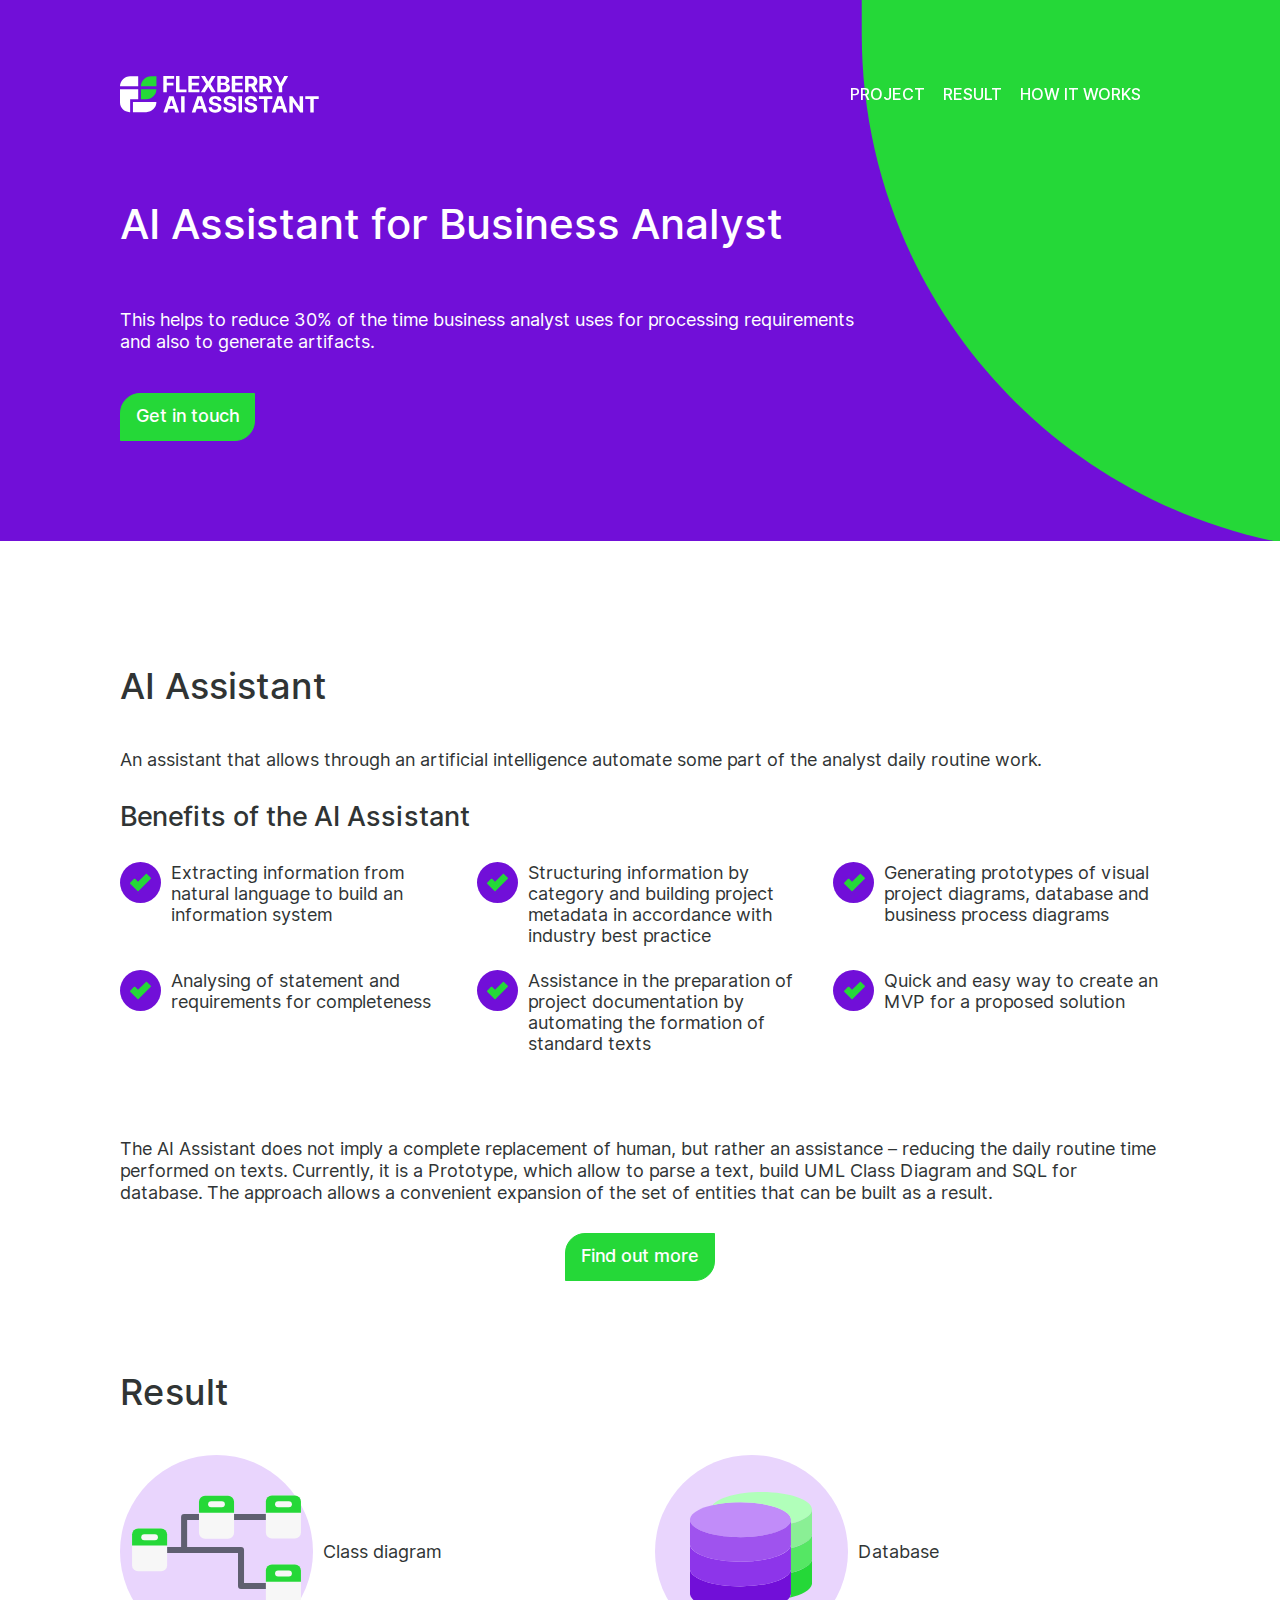
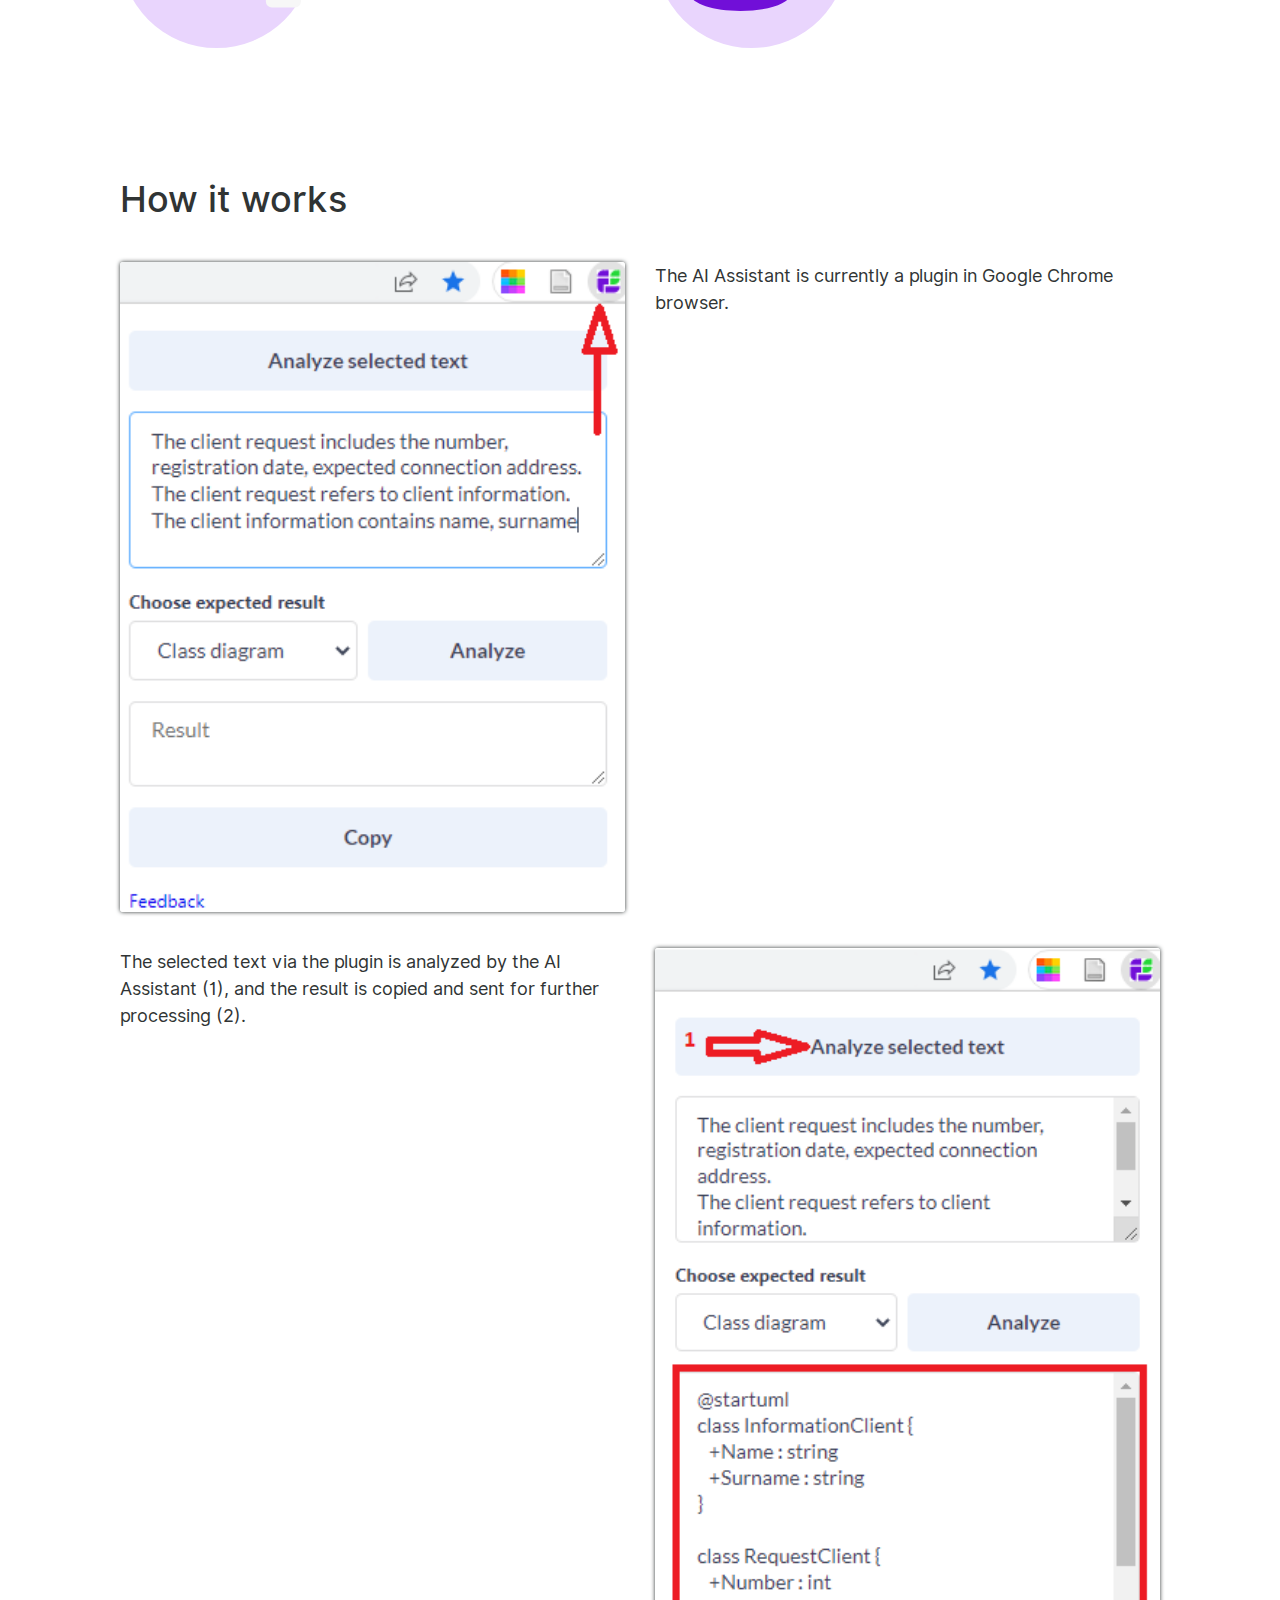
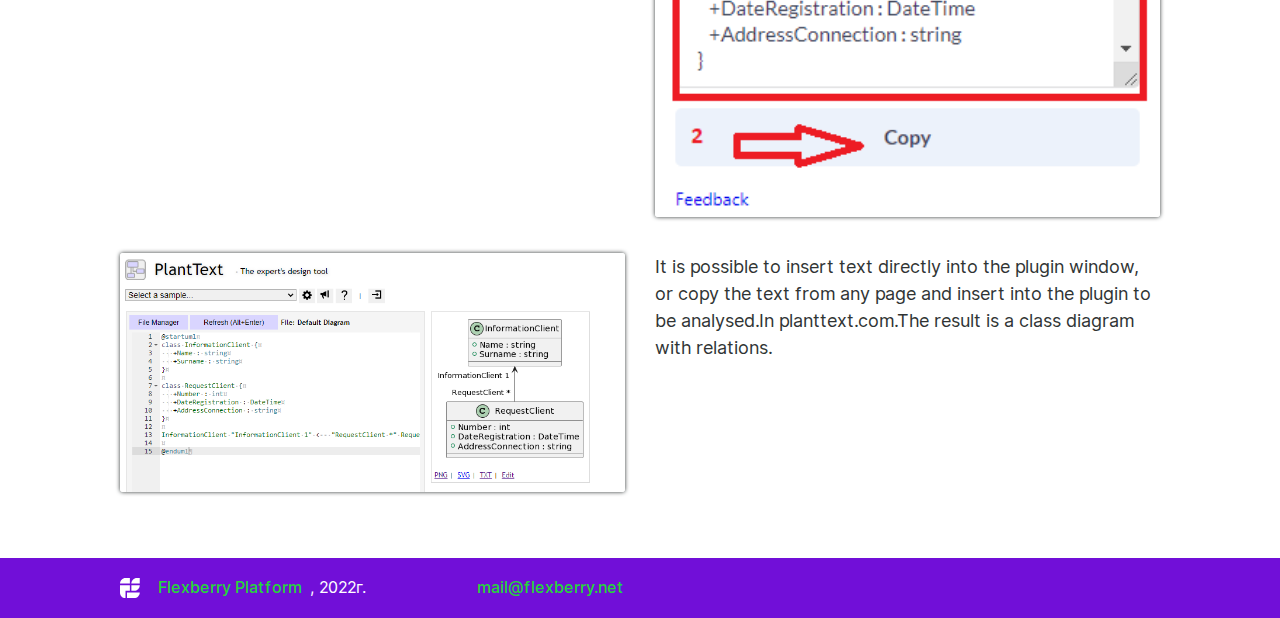
==== index.html @ 2320e9d9 "Update site" ====
<!DOCTYPE html>
<html>

  <head>
  <meta charset="utf-8">
  <meta http-equiv="X-UA-Compatible" content="IE=edge">
  <meta name="viewport" content="width=device-width, initial-scale=1">


  <title>AI Assistant</title>
  <meta name="description" content="AI Assistant">

  <!-- Bootstrap Core CSS -->
  <link rel="stylesheet" href="https://stackpath.bootstrapcdn.com/bootstrap/4.3.1/css/bootstrap.min.css" integrity="sha384-ggOyR0iXCbMQv3Xipma34MD+dH/1fQ784/j6cY/iJTQUOhcWr7x9JvoRxT2MZw1T" crossorigin="anonymous">
  
  <!-- <link rel="stylesheet" href="/assets/main.css"> -->
  <link rel="stylesheet" href="/css/main.css">
  <link rel="canonical" href="/">
  <link rel="alternate" type="application/rss+xml" title="AI Assistant" href="/feed.xml">

  <!-- Custom Fonts -->
  <link rel="stylesheet" href="/fonts/font-awesome/css/regular.min.css">
  <link rel="stylesheet" href="/fonts/font-awesome/css/all.min.css">
  <link rel="stylesheet" href="/fonts/stylesheet.css">
</head>




  <body>
    <!-- ===========================
 NAVBAR START
 =========================== -->
<nav class="navbar navbar-expand-lg fixed-top">
  <div class="container">
    <a class="navbar-brand" href="/">
        <img src="/img/logo.svg" class="logo d-inline-block align-top" alt="">
        <img src="/img/logo-colored.svg" class="logo d-inline-block align-top logo-colored" alt="">
    </a>
    <button class="navbar-toggler" type="button" data-toggle="collapse" data-target="#navbarContent" aria-controls="navbarContent" aria-expanded="false" aria-label="Toggle navigation">
      <svg width="30" height="19" viewBox="0 0 30 19" fill="none" xmlns="http://www.w3.org/2000/svg">
<path fill-rule="evenodd" clip-rule="evenodd" d="M0 0H30V3H0V0ZM0 8H30V11H0V8ZM20 16H0V19H20V16Z" fill="#710FD8"/>
</svg>

    </button>

    <div class="collapse navbar-collapse" id="navbarContent">
      <div class="nav-close text-right mb-5" data-toggle="collapse" data-target="#navbarContent" aria-controls="navbarContent" aria-expanded="true" aria-label="Toggle navigation"><svg width="24" height="24" viewBox="0 0 24 24" fill="none" xmlns="http://www.w3.org/2000/svg">
<path fill-rule="evenodd" clip-rule="evenodd" d="M12.1848 9.57786L2.6389 0.0319214L0.517578 2.15324L10.0635 11.6992L0.517578 21.2451L2.6389 23.3664L12.1848 13.8205L21.7308 23.3664L23.8521 21.2451L14.3062 11.6992L23.8521 2.15324L21.7308 0.0319214L12.1848 9.57786Z"/>
</svg>
</div>
      <ul class="navbar-nav ml-xl-auto">
  <li class="nav-item">
    <a class="nav-link" href="#about">Project</a>
  </li>
  <li class="nav-item">
    <a class="nav-link" href="#services">Result</a>
  </li>
  <li class="nav-item">
    <a class="nav-link" href="#how-it-works">How it works</a>
  </li>
</ul>
    </div><!--.nav-collapse -->
  </div>
</nav><!--navbar end-->   


    <section id="company">
  <div class="leaf"></div>
  <div class="leaf d-none"></div>
  <div class="container">
    <h1>AI Assistant for Business Analyst</h1>
    <p> This helps to reduce 30% of the time business analyst uses for processing requirements <br> and also to generate artifacts. </p>
    <div class="row">
      <div class="col-lg-6">
        <a class="btn btn-primary" href="" data-toggle="modal" data-target="#send-modal">Get in touch</a>
      </div>
    </div>
  </div>
</section>

<section id="about" class="mt-5">
  <div class="container">
    <h1>AI Assistant</h1>
    <p> An assistant that allows through an artificial intelligence automate some part of the analyst daily routine work.</p>
    <h2>Benefits of the AI Assistant</h2>
       <div class="row checked-list">
      <div class="col-xl-4 col-lg-6 col-md-6 col-sm-6 col-12">
        Extracting information from natural language to build an information system
      </div>
      <div class="col-xl-4 col-lg-6 col-md-6 col-sm-6 col-12">
        Structuring information by category and building project metadata in accordance with industry best practice
      </div>
      <div class="col-xl-4 col-lg-6 col-md-6 col-sm-6 col-12">
        Generating prototypes of visual project diagrams, database and business process diagrams
      </div>
      <div class="col-xl-4 col-lg-6 col-md-6 col-sm-6 col-12">
        Analysing of statement and requirements for completeness 
      </div>
      <div class="col-xl-4 col-lg-6 col-md-6 col-sm-6 col-12">
        Assistance in the preparation of project documentation by automating the formation of standard texts
      </div>
      <div class="col-xl-4 col-lg-6 col-md-6 col-sm-6 col-12">
        Quick and easy way to create an MVP for a proposed solution
      </div>
    </div>
  </div>
</section>

<section>
  <div class="container">
    <p>The AI Assistant does not imply a complete replacement of human, but rather an assistance – reducing the daily routine time performed on texts.
      Currently, it is a Prototype, which allow to parse a text, build UML Class Diagram and SQL for database. The approach allows a convenient expansion of the set of entities that can be built as a result.</p>
    <div class="row">
      <div class="col-lg-12 text-center">
        <a class="btn btn-primary" href="" data-toggle="modal" data-target="#send-modal">Find out more</a>
      </div>
    </div>
  </div>
</section>

<section id="services">
  <div class="container">
    <h1>Result</h1>
    <div class="row">
      <div class="col-lg-6 col-md-6 col-sm-6 col-12">
        <img src="/img/flow.svg"/>
        <span>Class diagram</span>
      </div>
      <div class="col-lg-6 col-md-6 col-sm-6 col-12">
        <img src="/img/database.svg"/>
        <span>Database </span>
      </div>
    </div>
  </div>
</section>

<section id="how-it-works">
  <div class="container">
    <h1>How it works</h1>
    <div class="row">
      <div class="col-lg-6 col-md-6 col-sm-6 col-12">
        <img class="img-fluid" src="/img/howitwork1.png"/>
      </div>
      <div class="col-lg-6 col-md-6 col-sm-6 col-12">
    <span>The AI Assistant is currently a plugin in Google Chrome browser.</span>
      </div>
      <div class="col-lg-6 col-md-6 col-sm-6 col-12 order-md-2">
        <img class="img-fluid" src="/img/howitwork2.png"/></span>
      </div>
      <div class="col-lg-6 col-md-6 col-sm-6 col-12 order-md-1">
        <span>The selected text via the plugin is analyzed by the AI Assistant (1), and the result is copied and sent for further processing (2).</span>
      </div>
      <div class="col-lg-6 col-md-6 col-sm-6 col-12 order-md-2">
        <img class="img-fluid" src="/img/howitwork3.png"/>
      </div>
      <div class="col-lg-6 col-md-6 col-sm-6 col-12 order-md-2">
        <span>It is possible to insert text directly into the plugin window, or copy the text from any page and insert into the plugin to be analysed.In planttext.com.The result is a class diagram with relations.</span>
      </div>
    </div>
  </div>
</section>


<div class="modal fade" id="send-modal" tabindex="-1" role="dialog" aria-hidden="true">
  <div class="modal-dialog modal-lg">
    <div class="modal-content">
      <div class="modal-header">
        <h2 class="modal-title">Demo Request</h2>
        <button type="button" class="close" data-dismiss="modal" aria-label="Close">
          <span aria-hidden="true">&times;</span>
        </button>
      </div>
      <div class="modal-body">
        <div class="container">

            <script src="https://yastatic.net/s3/frontend/forms/_/embed.js"></script><iframe src="https://forms.yandex.com/u/623ac0eae1900d5a090e3f89/?iframe=1" frameborder="0" name="ya-form-623ac0eae1900d5a090e3f89" width="650"></iframe>
        </div>
      </div>
    </div>
  </div>
</div>
<div class="modal fade mini" id="agree-modal" tabindex="-1" role="dialog" aria-hidden="true">
  <div class="modal-dialog modal-dialog-centered modal-lg" role="document">
    <div class="modal-content">
      
        
          <div class="modal-header">
            <h2 class="modal-title">Agreement</h2> 
            <button type="button" class="close" data-dismiss="modal" aria-label="Close">
              <span aria-hidden="true">&times;</span>
            </button>
          </div>
          <div class="modal-body">
            <div class="container">
              <div class="row">
                <p>to process personal data</p>

<ol>
  <li>I hereby confirm my consent to the processing of my personal data by the Limited Liability Company “Institute of Information Systems” in accordance with the provisions of the Federal Law of 27.07.2006 N 152-FZ “On Personal Data”, including automated mode, in order to provide me with access to the site and its functions. I also confirm my consent to the use of my data by employees of the Institute of Information Systems LLC for the following purposes: to send me documents and letters, information about vacancies, to compile a database.</li>
  <li>A list of the personal data to which consent is given: surname, first name, patronymic, telephone number, e-mail address, position, CV (in the text also referred to as the applicant).</li>
  <li>I confirm my agreement to carry out the following actions with personal data: collection, recording, systematization, accumulation, storage, clarifications (updates, changes), use, transfer, anonymization, blocking, deletion, destruction of personal data, as well as other actions necessary for the processing of personal data within the limits specified in paragraph 1.1. by this consent.</li>
  <li>This consent shall be valid indefinitely, until a written notice of withdrawal of consent is received by the Institute of Information Systems Ltd. The applicant shall have the right to withdraw this consent by written notice. The applicant agrees that during the specified period the “Institute of Information Systems” Ltd is not obliged to stop processing of personal data and to destroy personal data of the applicant. The revocation shall not have retroactive effect in relation to personal data processed prior to the effective date of such revocation.</li>
  <li>I confirm that I agree to the above by submitting my details via the request form.</li>
</ol>

              </div>
            </div>
          </div>
        
      
    </div>
  </div>
</div>

    <!-- Footer -->
<footer class="page-footer font-small blue">
  <div class="container">
    <div class="row">
      <div class="col-lg-4 col-md-4 col-sm-6 f-brand">
          <img src="/img/logo-footer.svg" class="mr-3"/>
          <div><a href="https://flexberry.net/en/" target="_blank">Flexberry Platform</a>, 2022г.
          </div>
      </div>
      <div class="col-lg-4 col-md-4 col-sm-6">
        <a href="mailto:mail@flexberry.net">mail@flexberry.net</a>
      </div>
    </div>
  </div>
</footer>

     <!-- jQuery Version 1.11.0 -->
    <script src="/js/jquery-3.3.1.min.js"></script>

    <!-- Bootstrap Core JavaScript -->
    <!-- <script src="https://code.jquery.com/jquery-3.3.1.slim.min.js" integrity="sha384-q8i/X+965DzO0rT7abK41JStQIAqVgRVzpbzo5smXKp4YfRvH+8abtTE1Pi6jizo" crossorigin="anonymous"></script> -->
    <script src="https://cdnjs.cloudflare.com/ajax/libs/popper.js/1.14.7/umd/popper.min.js" integrity="sha384-UO2eT0CpHqdSJQ6hJty5KVphtPhzWj9WO1clHTMGa3JDZwrnQq4sF86dIHNDz0W1" crossorigin="anonymous"></script>
    <script src="https://stackpath.bootstrapcdn.com/bootstrap/4.3.1/js/bootstrap.min.js" integrity="sha384-JjSmVgyd0p3pXB1rRibZUAYoIIy6OrQ6VrjIEaFf/nJGzIxFDsf4x0xIM+B07jRM" crossorigin="anonymous"></script>

    <!-- Plugin JavaScript -->
    <script src="/js/cbpAnimatedHeader.js"></script>
    <script src="/js/custom-scripts.js"></script>


  </body>
</html>
---- assets/main.css ----
/**
 * Reset some basic elements
 */
body, h1, h2, h3, h4, h5, h6,
p, blockquote, pre, hr,
dl, dd, ol, ul, figure {
  margin: 0;
  padding: 0; }

/**
 * Basic styling
 */
body {
  font: 400 16px/1.5 -apple-system, BlinkMacSystemFont, "Segoe UI", Roboto, Helvetica, Arial, sans-serif, "Apple Color Emoji", "Segoe UI Emoji", "Segoe UI Symbol";
  color: #111;
  background-color: #fdfdfd;
  -webkit-text-size-adjust: 100%;
  -webkit-font-feature-settings: "kern" 1;
  -moz-font-feature-settings: "kern" 1;
  -o-font-feature-settings: "kern" 1;
  font-feature-settings: "kern" 1;
  font-kerning: normal;
  display: flex;
  min-height: 100vh;
  flex-direction: column; }

/**
 * Set `margin-bottom` to maintain vertical rhythm
 */
h1, h2, h3, h4, h5, h6,
p, blockquote, pre,
ul, ol, dl, figure,
.highlight {
  margin-bottom: 15px; }

/**
 * `main` element
 */
main {
  display: block;
  /* Default value of `display` of `main` element is 'inline' in IE 11. */ }

/**
 * Images
 */
img {
  max-width: 100%;
  vertical-align: middle; }

/**
 * Figures
 */
figure > img {
  display: block; }

figcaption {
  font-size: 14px; }

/**
 * Lists
 */
ul, ol {
  margin-left: 30px; }

li > ul,
li > ol {
  margin-bottom: 0; }

/**
 * Headings
 */
h1, h2, h3, h4, h5, h6 {
  font-weight: 400; }

/**
 * Links
 */
a {
  color: #2a7ae2;
  text-decoration: none; }
  a:visited {
    color: #1756a9; }
  a:hover {
    color: #111;
    text-decoration: underline; }
  .social-media-list a:hover {
    text-decoration: none; }
    .social-media-list a:hover .username {
      text-decoration: underline; }

/**
 * Blockquotes
 */
blockquote {
  color: #828282;
  border-left: 4px solid #e8e8e8;
  padding-left: 15px;
  font-size: 18px;
  letter-spacing: -1px;
  font-style: italic; }
  blockquote > :last-child {
    margin-bottom: 0; }

/**
 * Code formatting
 */
pre,
code {
  font-size: 15px;
  border: 1px solid #e8e8e8;
  border-radius: 3px;
  background-color: #eef; }

code {
  padding: 1px 5px; }

pre {
  padding: 8px 12px;
  overflow-x: auto; }
  pre > code {
    border: 0;
    padding-right: 0;
    padding-left: 0; }

/**
 * Wrapper
 */
.wrapper {
  max-width: -webkit-calc(800px - (30px * 2));
  max-width: calc(800px - (30px * 2));
  margin-right: auto;
  margin-left: auto;
  padding-right: 30px;
  padding-left: 30px; }
  @media screen and (max-width: 800px) {
    .wrapper {
      max-width: -webkit-calc(800px - (30px));
      max-width: calc(800px - (30px));
      padding-right: 15px;
      padding-left: 15px; } }

/**
 * Clearfix
 */
.wrapper:after, .footer-col-wrapper:after {
  content: "";
  display: table;
  clear: both; }

/**
 * Icons
 */
.svg-icon {
  width: 16px;
  height: 16px;
  display: inline-block;
  fill: #828282;
  padding-right: 5px;
  vertical-align: text-top; }

.social-media-list li + li {
  padding-top: 5px; }

/**
 * Tables
 */
table {
  margin-bottom: 30px;
  width: 100%;
  text-align: left;
  color: #3f3f3f;
  border-collapse: collapse;
  border: 1px solid #e8e8e8; }
  table tr:nth-child(even) {
    background-color: #f7f7f7; }
  table th, table td {
    padding: 10px 15px; }
  table th {
    background-color: #f0f0f0;
    border: 1px solid #dedede;
    border-bottom-color: #c9c9c9; }
  table td {
    border: 1px solid #e8e8e8; }

/**
 * Site header
 */
.site-header {
  border-top: 5px solid #424242;
  border-bottom: 1px solid #e8e8e8;
  min-height: 55.95px;
  position: relative; }

.site-title {
  font-size: 26px;
  font-weight: 300;
  line-height: 54px;
  letter-spacing: -1px;
  margin-bottom: 0;
  float: left; }
  .site-title, .site-title:visited {
    color: #424242; }

.site-nav {
  float: right;
  line-height: 54px; }
  .site-nav .nav-trigger {
    display: none; }
  .site-nav .menu-icon {
    display: none; }
  .site-nav .page-link {
    color: #111;
    line-height: 1.5; }
    .site-nav .page-link:not(:last-child) {
      margin-right: 20px; }
  @media screen and (max-width: 600px) {
    .site-nav {
      position: absolute;
      top: 9px;
      right: 15px;
      background-color: #fdfdfd;
      border: 1px solid #e8e8e8;
      border-radius: 5px;
      text-align: right; }
      .site-nav label[for="nav-trigger"] {
        display: block;
        float: right;
        width: 36px;
        height: 36px;
        z-index: 2;
        cursor: pointer; }
      .site-nav .menu-icon {
        display: block;
        float: right;
        width: 36px;
        height: 26px;
        line-height: 0;
        padding-top: 10px;
        text-align: center; }
        .site-nav .menu-icon > svg {
          fill: #424242; }
      .site-nav input ~ .trigger {
        clear: both;
        display: none; }
      .site-nav input:checked ~ .trigger {
        display: block;
        padding-bottom: 5px; }
      .site-nav .page-link {
        display: block;
        padding: 5px 10px;
        margin-left: 20px; }
        .site-nav .page-link:not(:last-child) {
          margin-right: 0; } }

/**
 * Site footer
 */
.site-footer {
  border-top: 1px solid #e8e8e8;
  padding: 30px 0; }

.footer-heading {
  font-size: 18px;
  margin-bottom: 15px; }

.contact-list,
.social-media-list {
  list-style: none;
  margin-left: 0; }

.footer-col-wrapper {
  font-size: 15px;
  color: #828282;
  margin-left: -15px; }

.footer-col {
  float: left;
  margin-bottom: 15px;
  padding-left: 15px; }

.footer-col-1 {
  width: -webkit-calc(35% - (30px / 2));
  width: calc(35% - (30px / 2)); }

.footer-col-2 {
  width: -webkit-calc(20% - (30px / 2));
  width: calc(20% - (30px / 2)); }

.footer-col-3 {
  width: -webkit-calc(45% - (30px / 2));
  width: calc(45% - (30px / 2)); }

@media screen and (max-width: 800px) {
  .footer-col-1,
  .footer-col-2 {
    width: -webkit-calc(50% - (30px / 2));
    width: calc(50% - (30px / 2)); }

  .footer-col-3 {
    width: -webkit-calc(100% - (30px / 2));
    width: calc(100% - (30px / 2)); } }
@media screen and (max-width: 600px) {
  .footer-col {
    float: none;
    width: -webkit-calc(100% - (30px / 2));
    width: calc(100% - (30px / 2)); } }
/**
 * Page content
 */
.page-content {
  padding: 30px 0;
  flex: 1; }

.page-heading {
  font-size: 32px; }

.post-list-heading {
  font-size: 28px; }

.post-list {
  margin-left: 0;
  list-style: none; }
  .post-list > li {
    margin-bottom: 30px; }

.post-meta {
  font-size: 14px;
  color: #828282; }

.post-link {
  display: block;
  font-size: 24px; }

/**
 * Posts
 */
.post-header {
  margin-bottom: 30px; }

.post-title {
  font-size: 42px;
  letter-spacing: -1px;
  line-height: 1; }
  @media screen and (max-width: 800px) {
    .post-title {
      font-size: 36px; } }

.post-content {
  margin-bottom: 30px; }
  .post-content h2 {
    font-size: 32px; }
    @media screen and (max-width: 800px) {
      .post-content h2 {
        font-size: 28px; } }
  .post-content h3 {
    font-size: 26px; }
    @media screen and (max-width: 800px) {
      .post-content h3 {
        font-size: 22px; } }
  .post-content h4 {
    font-size: 20px; }
    @media screen and (max-width: 800px) {
      .post-content h4 {
        font-size: 18px; } }

/**
 * Syntax highlighting styles
 */
.highlight {
  background: #fff; }
  .highlighter-rouge .highlight {
    background: #eef; }
  .highlight .c {
    color: #998;
    font-style: italic; }
  .highlight .err {
    color: #a61717;
    background-color: #e3d2d2; }
  .highlight .k {
    font-weight: bold; }
  .highlight .o {
    font-weight: bold; }
  .highlight .cm {
    color: #998;
    font-style: italic; }
  .highlight .cp {
    color: #999;
    font-weight: bold; }
  .highlight .c1 {
    color: #998;
    font-style: italic; }
  .highlight .cs {
    color: #999;
    font-weight: bold;
    font-style: italic; }
  .highlight .gd {
    color: #000;
    background-color: #fdd; }
  .highlight .gd .x {
    color: #000;
    background-color: #faa; }
  .highlight .ge {
    font-style: italic; }
  .highlight .gr {
    color: #a00; }
  .highlight .gh {
    color: #999; }
  .highlight .gi {
    color: #000;
    background-color: #dfd; }
  .highlight .gi .x {
    color: #000;
    background-color: #afa; }
  .highlight .go {
    color: #888; }
  .highlight .gp {
    color: #555; }
  .highlight .gs {
    font-weight: bold; }
  .highlight .gu {
    color: #aaa; }
  .highlight .gt {
    color: #a00; }
  .highlight .kc {
    font-weight: bold; }
  .highlight .kd {
    font-weight: bold; }
  .highlight .kp {
    font-weight: bold; }
  .highlight .kr {
    font-weight: bold; }
  .highlight .kt {
    color: #458;
    font-weight: bold; }
  .highlight .m {
    color: #099; }
  .highlight .s {
    color: #d14; }
  .highlight .na {
    color: #008080; }
  .highlight .nb {
    color: #0086B3; }
  .highlight .nc {
    color: #458;
    font-weight: bold; }
  .highlight .no {
    color: #008080; }
  .highlight .ni {
    color: #800080; }
  .highlight .ne {
    color: #900;
    font-weight: bold; }
  .highlight .nf {
    color: #900;
    font-weight: bold; }
  .highlight .nn {
    color: #555; }
  .highlight .nt {
    color: #000080; }
  .highlight .nv {
    color: #008080; }
  .highlight .ow {
    font-weight: bold; }
  .highlight .w {
    color: #bbb; }
  .highlight .mf {
    color: #099; }
  .highlight .mh {
    color: #099; }
  .highlight .mi {
    color: #099; }
  .highlight .mo {
    color: #099; }
  .highlight .sb {
    color: #d14; }
  .highlight .sc {
    color: #d14; }
  .highlight .sd {
    color: #d14; }
  .highlight .s2 {
    color: #d14; }
  .highlight .se {
    color: #d14; }
  .highlight .sh {
    color: #d14; }
  .highlight .si {
    color: #d14; }
  .highlight .sx {
    color: #d14; }
  .highlight .sr {
    color: #009926; }
  .highlight .s1 {
    color: #d14; }
  .highlight .ss {
    color: #990073; }
  .highlight .bp {
    color: #999; }
  .highlight .vc {
    color: #008080; }
  .highlight .vg {
    color: #008080; }
  .highlight .vi {
    color: #008080; }
  .highlight .il {
    color: #099; }
---- css/main.css ----
/* Colors */
html {
  font-size: 18px; }

body {
  background-color: #fff;
  color: #303434;
  font-family: -apple-system, BlinkMacSystemFont, "Inter", "Segoe UI", Roboto, "Helvetica Neue", Arial, "Noto Sans", sans-serif, "Apple Color Emoji", "Segoe UI Emoji", "Segoe UI Symbol", "Noto Color Emoji";
  font-size: 18px;
  line-height: 1.5rem;
  padding-top: 130px;
  overflow-x: hidden;
  position: relative; }

section {
  padding: 30px 0; }

h1 {
  font-size: 2rem;
  line-height: 1.16666666em;
  margin-bottom: 1.16666666em; }

h2 {
  font-size: 1.5rem;
  margin-bottom: 30px; }

h3 {
  font-size: 1.5rem;
  font-weight: 600;
  margin-bottom: 22px; }

h4 {
  color: #25D838;
  font-size: 18px;
  font-weight: 600;
  margin-bottom: 28px; }

a {
  color: #25D838;
  text-decoration: none;
  font-weight: 500; }
  a:hover {
    color: #01C595;
    text-decoration: none; }

p {
  margin-bottom: 1.6em;
  line-height: 1.222222em; }

/* Navbar */
.navbar {
  background-color: transparent;
  padding: 70px 0 .5rem 0;
  transition: all 0.5s; }
  .navbar .nav-item {
    white-space: nowrap; }
  .navbar img {
    transition: opacity 0.5s; }
  .navbar img.logo-colored {
    opacity: 0;
    position: absolute;
    left: 0; }

.navbar.navbar-shrink {
  padding: 20px 0 0.5rem 0;
  background-color: #fff; }
  .navbar.navbar-shrink img:not(.logo-colored) {
    opacity: 0; }
  .navbar.navbar-shrink img.logo-colored {
    opacity: 1; }

.navbar-nav .nav-link {
  color: #fff;
  font-size: 16px;
  font-weight: 500;
  text-transform: uppercase;
  position: relative; }
  .navbar-nav .nav-link:hover, .navbar-nav .nav-link.active {
    color: #808080; }
  .navbar-nav .nav-link.active::after {
    opacity: 1;
    transform: none; }
  .navbar-nav .nav-link::after {
    content: '';
    width: 16px;
    height: 16px;
    background-image: url(/img/star.svg);
    position: absolute;
    top: 5px;
    right: -12px;
    opacity: 0;
    transition: all .5s;
    transform: translateY(-10px);
    background-size: 100%; }

.navbar-collapse {
  font-size: 15px;
  padding: 0 10px; }

/* Navbar end*/
.logo {
  width: 199px; }

.btn {
  border-radius: 20px 0 20px 0;
  padding: 11px 15px 14px;
  line-height: 21px;
  font-weight: 500; }

.btn-primary {
  background-color: #25D838;
  border-color: #25D838; }
  .btn-primary:hover {
    background-color: #00926E;
    border-color: #00926E; }
  .btn-primary:not(:disabled):not(.disabled).active, .btn-primary:not(:disabled):not(.disabled):active {
    background-color: #01C595;
    border-color: #01C595; }
  .btn-primary.focus, .btn-primary:focus {
    box-shadow: none; }

.badge {
  font-size: 17px;
  font-weight: 500; }

.badge-pill {
  padding: 19px 24px;
  margin: 5px 10px 5px 0; }

.badge-outline {
  color: #fff;
  background-color: #8ED8F8; }

.pills {
  margin-bottom: 2.3rem; }

.light-text,
.modal h5 {
  color: #808080;
  font-size: 15px;
  line-height: 18px; }

.container,
.navbar .container {
  padding-right: 20px;
  padding-left: 20px; }

.container {
  max-width: 1080px; }

.vacancy-item {
  background-color: #F6FCFF;
  border: 1px solid #F6FCFF;
  cursor: pointer;
  height: 174px;
  line-height: calc(174px - 10px);
  padding: 0 30px;
  text-align: center;
  transition: all .3s; }
  .vacancy-item h4 {
    display: inline-block; }
  .vacancy-item:hover {
    background-color: #FFFFFF;
    border-color: #8ED8F8; }
    .vacancy-item:hover span {
      color: #303434; }

#advantages .round,
#contacts-home .round {
  height: 200px;
  width: 200px;
  background: #F6FCFF;
  border-radius: 100%; }
  #advantages .round:nth-child(2),
  #contacts-home .round:nth-child(2) {
    background: #EEF8FD;
    position: absolute;
    top: 0;
    left: 60px; }
  #advantages .round:nth-child(3),
  #contacts-home .round:nth-child(3) {
    background: #E4F4FC;
    position: absolute;
    top: 0;
    left: 105px; }
#advantages img,
#contacts-home img {
  border-radius: 100%;
  height: 200px;
  position: absolute;
  top: 0;
  left: 150px; }

#advantages .row {
  margin-bottom: 60px; }

#vacancy .row {
  max-width: 910px; }
#vacancy .col-12 {
  padding: 15px 18px; }

#worth > .container > p {
  margin-bottom: 50px; }

.worth-item {
  margin-bottom: 50px; }
  .worth-item h6 {
    margin-bottom: 20px;
    min-height: 42px; }
  .worth-item.target img {
    transform: translateX(-18px); }
  .worth-item.resp img {
    transform: translateX(-5px); }
  .worth-item span {
    display: block;
    font-size: 14px;
    color: #979797;
    line-height: 21px; }
  .worth-item img {
    margin: auto;
    margin-bottom: 15px; }

.form-control {
  height: 46px;
  border: none; }

.form-control:focus {
  box-shadow: 0 0 0 1px #25D838; }

.form-group {
  margin-bottom: 20px; }

label {
  font-size: 15px;
  margin-bottom: 10px; }

textarea.form-control {
  height: 147px; }

#add-indo {
  height: 248px; }

.page-footer {
  background-color: #710FD8;
  color: #fff;
  padding: 20px;
  font-size: 16px;
  line-height: 19px; }
  .page-footer span {
    display: block;
    font-size: 18px;
    font-weight: 500;
    line-height: 21px;
    margin-bottom: 6px; }
  .page-footer .container .row .f-brand {
    display: -ms-flexbox;
    display: flex;
    align-items: start; }
  .page-footer a {
    margin-right: 8px; }
    .page-footer a:hover svg path {
      fill: #00926E; }
  .page-footer img {
    max-width: 20px; }

.nav-close {
  margin: 100px 70px; }
  .nav-close svg {
    fill: white; }

.plus-h,
.plus-v {
  background: #25D838;
  height: 3px;
  left: 50%;
  position: relative;
  top: 50%;
  transform: translateX(-50%);
  width: 70px; }

.plus-v {
  height: 70px;
  transform: translateY(-50%);
  width: 3px; }

.form-control[readonly]#upload_visible {
  background-color: #ffffff;
  cursor: pointer; }

.c-forms-form-title {
  display: none; }

.cognito:not(.c-forms-actionBar) {
  max-width: 100% !important; }

.cognito .c-forms-form {
  background-color: #fff !important; }

.cognito .c-forms-form .c-label {
  font-size: 15px !important;
  font-weight: normal !important;
  font-family: -apple-system, BlinkMacSystemFont, "Inter", "Segoe UI", Roboto, "Helvetica Neue", Arial, "Noto Sans", sans-serif, "Apple Color Emoji", "Segoe UI Emoji", "Segoe UI Symbol", "Noto Color Emoji" !important;
  padding-bottom: 10px !important;
  color: #303434 !important; }

.cognito input[type=text],
.cognito input[type=password],
.cognito select,
.cognito textarea,
.c-payment .c-payment-field {
  border: none !important;
  background-color: #EEF8FD; }

.cognito .c-forms-form .c-dropdown select {
  background-color: #EEF8FD; }

.cognito INPUT[type=text],
.cognito INPUT[type=password],
.cognito textarea,
.cognito select {
  height: 46px !important;
  padding: 12px 20px !important;
  color: #303434 !important; }

.cognito input[type=text],
.cognito input[type=password],
.cognito textarea,
.cognito .c-dropdown {
  font-family: -apple-system, BlinkMacSystemFont, "Inter", "Segoe UI", Roboto, "Helvetica Neue", Arial, "Noto Sans", sans-serif, "Apple Color Emoji", "Segoe UI Emoji", "Segoe UI Symbol", "Noto Color Emoji" !important;
  font-size: 15px !important;
  color: #303434 !important; }

.cognito #c-submit-button {
  width: auto;
  float: left;
  border: none;
  background-color: #25D838;
  font-family: -apple-system, BlinkMacSystemFont, "Inter", "Segoe UI", Roboto, "Helvetica Neue", Arial, "Noto Sans", sans-serif, "Apple Color Emoji", "Segoe UI Emoji", "Segoe UI Symbol", "Noto Color Emoji";
  font-size: 18px;
  padding: 11px 15px 14px;
  color: #fff;
  line-height: 21px;
  border-radius: 0; }

.cognito .c-span-24 .c-span-12 {
  width: 100% !important; }

.cognito > :last-child a {
  position: absolute;
  left: 150%; }

.c-text-multiplelines {
  clear: none !important; }
  .c-text-multiplelines textarea {
    height: 140px !important; }

.cognito .c-field, .cognito .c-section {
  float: none !important;
  display: inline-block; }

.cognito .c-forms-form-main {
  column-count: 2; }
  .cognito .c-forms-form-main > :last-child textarea {
    height: 240px !important; }

.cognito .c-field {
  padding: 0 0 20px 0 !important; }

.cognito .c-label {
  padding: 0 0px 2px 0px !important; }

.cognito .c-editor {
  padding-right: 0px !important;
  padding-left: 0px !important;
  position: relative; }

.cognito .c-forms-form .c-background-highlight {
  background: white !important;
  border-radius: 4px;
  height: 46px; }

textarea:focus,
input:focus,
select:focus {
  box-shadow: 0 0 0 1px #8ED8F8;
  outline-color: transparent; }

::placeholder {
  color: #808080 !important;
  opacity: 1;
  /* Firefox */ }

:-ms-input-placeholder {
  /* Internet Explorer 10-11 */
  color: #808080 !important; }

::-ms-input-placeholder {
  /* Microsoft Edge */
  color: #808080 !important; }

.cognito .c-span-24 .c-span-24,
.cognito.c-sml .c-sml-span-12 .c-sml-span-12 {
  max-width: 360px; }

.cognito .c-forms-form-main {
  max-width: 800px; }

.cognito .c-action {
  margin: 0 !important; }

.cognito #c-submit-button {
  margin-left: 0;
  margin-bottom: 0; }

.cognito .c-button-section {
  padding: 0 !important; }

.cognito .c-forms-form .c-forms-confirmation-message {
  padding-left: 0 !important;
  font-family: -apple-system, BlinkMacSystemFont, "Inter", "Segoe UI", Roboto, "Helvetica Neue", Arial, "Noto Sans", sans-serif, "Apple Color Emoji", "Segoe UI Emoji", "Segoe UI Symbol", "Noto Color Emoji" !important;
  color: #303434 !important;
  font-size: 1rem !important; }
  .cognito .c-forms-form .c-forms-confirmation-message p {
    font-size: 1rem !important; }

/* HOME */
.inverted-section {
  background-color: #303434;
  color: #fff; }
  .inverted-section:not(#directions) {
    padding-bottom: 20px; }
    .inverted-section:not(#directions) h1 {
      border-left: 2px solid #00A77E;
      padding-left: 15px;
      margin-top: 10px;
      max-width: 900px; }

#company {
  position: relative;
  background-color: #710FD8;
  overflow: hidden;
  padding-bottom: 100px;
  padding-top: 180px;
  margin-top: -150px;
  color: #fff; }
  #company h1 {
    padding-top: 40px;
    margin-bottom: 60px;
    font-size: 42px; }
  #company p {
    margin-bottom: 40px; }
  #company .container {
    position: relative; }

.checked-list > div,
.checked-list ul > li {
  margin-bottom: 1.33333333em;
  line-height: 1.16666666em;
  display: -ms-flexbox;
  display: flex; }
  .checked-list > div::before,
  .checked-list ul > li::before {
    content: '';
    border-radius: 100%;
    width: 41px;
    height: 41px;
    background-color: #710fd8;
    background-image: url(/img/check.svg);
    background-repeat: no-repeat;
    background-position: center;
    background-size: 50%;
    display: block;
    float: left;
    margin-right: 10px;
    margin-bottom: 10px;
    min-width: 41px; }

.checked-list ul > li::before {
  background-color: #EEF8FD; }

#projects {
  padding-top: 60px; }

#services .row > div {
  height: 193px;
  vertical-align: middle;
  display: -ms-flexbox;
  display: flex;
  margin-bottom: 10px; }
  #services .row > div span {
    padding-left: 10px;
    margin: auto 0;
    line-height: 21px; }
  #services .row > div::before {
    content: '';
    border-radius: 100%;
    width: 193px;
    height: 193px;
    background-color: #e9d5fd;
    position: absolute;
    z-index: -1; }

#map {
  height: 450px;
  padding: 0; }

.fill-item {
  background-color: #E2F8F2;
  padding: 12px 15px; }
  .fill-item p:last-child {
    margin: 0; }
  .fill-item h1 {
    font-weight: normal;
    margin-bottom: 20px; }

/* COMPANY PAGE */
/* about us tab */
#company-aboutus .fill-item {
  background-color: #EEF8FD;
  height: 100%; }
#company-aboutus .row:not(:first-child):not(:last-child) {
  margin-bottom: 90px; }

.company-achieve .col-md-6 {
  display: -ms-flexbox;
  display: flex;
  align-items: center; }
  .company-achieve .col-md-6 img {
    margin-right: 40px; }

/* command tab */
#command .fill-item {
  margin-bottom: 40px; }
#command .row {
  margin-bottom: 20px; }

.business-formule {
  margin-top: 30px; }
  .business-formule > div {
    display: inline-block; }
    .business-formule > div img {
      margin-bottom: 10px;
      margin-right: 10px; }

/* COMPANY PAGE END */
/* ACTIVITIES PAGE */
#activities h1 {
  margin-bottom: 0.5em; }
#activities img {
  background-color: #EEF8FD;
  padding: 28px 0;
  margin-bottom: 26px;
  width: 156px;
  height: 156px; }
#activities p {
  margin-bottom: 60px; }
#activities .row {
  margin-bottom: 20px; }

@media (min-width: 992px) {
  #activities p {
    margin-bottom: 60px;
    margin-right: 80px; } }
/* ACTIVITIES PAGE END*/
@media (min-width: 992px) {
  #services {
    padding: 60px 0 90px; }

  .inverted-section {
    padding: 60px 0 80px; }

  #contacts {
    padding: 65px 0 60px; }

  #about {
    padding-top: 70px; }

  .nav-close {
    display: none; }

  #contacts-home .f-img {
    text-align: right; }

  .navbar-expand-lg .navbar-nav .nav-link {
    padding-right: 0;
    padding-left: 0;
    margin: 0 .5rem; }

  .navbar.navbar-shrink .navbar-nav .nav-link {
    color: #303434; }

  .pos-r {
    left: 160px; }

  .pos-l {
    left: -160px; }

  #activities {
    padding-top: 100px; }

  #command-welcome {
    padding-bottom: 70px; }
    #command-welcome p {
      max-width: 900px;
      margin-bottom: 90px; } }
@media (min-width: 1024px) {
  #company-aboutus .col-sm-6,
  #command .col-sm-6,
  #command-welcome .col-sm-6 {
    max-width: 515px; }
    #company-aboutus .col-sm-6:first-child,
    #command .col-sm-6:first-child,
    #command-welcome .col-sm-6:first-child {
      padding-right: 20px; }
    #company-aboutus .col-sm-6:last-child,
    #command .col-sm-6:last-child,
    #command-welcome .col-sm-6:last-child {
      padding-left: 20px; } }
.navbar-brand {
  margin-right: 0px;
  position: relative; }

@media (min-width: 1090px) {
  .navbar-brand {
    margin-right: 90px; } }
@media (max-width: 1199px) {
  body {
    padding-top: 70px; }

  h1 {
    font-size: 1.5rem; }

  .navbar {
    padding: 20px 0 0.5rem 0; }

  #company-aboutus .row:not(:first-child):not(:last-child) {
    margin-bottom: 30px; }

  #about {
    background-position: 110% 30%;
    background-size: 35%; }

  .modal .modal-dialog {
    margin-top: 108px; }

  #vacancy .col-12 {
    padding: 5px 4px; }

  #vacancy .row {
    max-width: 780px;
    padding: 0 12px; }

  .slick-slide img {
    height: 197px; } }
@media (max-width: 991px) {
  body {
    padding-top: 100px; }

  .navbar {
    padding: 15px 0 0.5rem 0; }

  h1 {
    font-size: 24px; }

  .projects-item h1 {
    font-size: 22px; }

  .nums > div {
    text-align: left; }

  .nums > div > div {
    font-size: 60px; }

  .modal .modal-dialog {
    width: 100%; }

  h6 {
    margin-top: 20px; }

  .page-footer {
    padding: 20px 0; }

  .project-title, .project-title + div {
    margin-bottom: 20px; } }
@media (max-width: 991px) {
  section {
    padding-top: 30px; }

  #about {
    background-position: 100% 40%;
    background-size: 30%; }

  .badge {
    font-size: 15px; }

  .nextArrow {
    right: -15px; }

  .navbar-collapse {
    width: 100%;
    position: absolute;
    background: #710FD8;
    top: 0;
    left: 0; }

  .navbar-nav {
    height: 100vh;
    margin: 0 70px; }
    .navbar-nav .nav-link {
      color: #25D838;
      font-size: 24px; }
      .navbar-nav .nav-link::after {
        width: 32px;
        height: 32px;
        left: -40px; }
      .navbar-nav .nav-link:hover, .navbar-nav .nav-link.active {
        color: #fff; }

  #advantages .row,
  #contacts-home .row {
    margin-bottom: 40px; }

  #agree {
    position: static; }

  .cognito .c-forms-form-main {
    max-width: 100%; } }
@media (max-width: 768px) {
  .slick-slider {
    padding-right: 0; }

  .cognito .c-forms-form-main {
    column-count: 1; } }
@media (max-width: 575px) {
  #about .btn-primary {
    display: block;
    margin-bottom: 1rem; }

  .nav-vac {
    margin-left: 0 !important; }

  #advantages img,
  #contacts-home img {
    height: 150px;
    left: 114px; }
  #advantages .round,
  #contacts-home .round {
    height: 150px;
    width: 150px; }
    #advantages .round:nth-child(2),
    #contacts-home .round:nth-child(2) {
      left: 48px; }
    #advantages .round:nth-child(3),
    #contacts-home .round:nth-child(3) {
      left: 81px; }

  #company h1 {
    padding-top: 5px; }

  .nums > div > div {
    font-size: 50px; } }
.col-2dot4 {
  -webkit-box-flex: 0;
  -ms-flex: 0 0 20%;
  flex: 0 0 20%;
  max-width: 20%; }

@media (min-width: 540px) {
  .col-sm-2dot4 {
    -webkit-box-flex: 0;
    -ms-flex: 0 0 20%;
    flex: 0 0 20%;
    max-width: 20%; } }
@media (min-width: 720px) {
  .col-md-2dot4 {
    -webkit-box-flex: 0;
    -ms-flex: 0 0 20%;
    flex: 0 0 20%;
    max-width: 20%; } }
@media (min-width: 960px) {
  .col-lg-2dot4 {
    -webkit-box-flex: 0;
    -ms-flex: 0 0 20%;
    flex: 0 0 20%;
    max-width: 20%; } }
@media (min-width: 1140px) {
  .col-xl-2dot4 {
    -webkit-box-flex: 0;
    -ms-flex: 0 0 20%;
    flex: 0 0 20%;
    max-width: 20%; } }
#otherTxt {
  display: none;
  margin-top: 1em; }

@media (max-width: 991px) {
  #map {
    height: 320px; } }
#switcher {
  padding-bottom: 5px; }

.custom-switch label {
  font-weight: 500;
  text-transform: uppercase;
  font-size: 16px;
  height: 47px;
  line-height: 47px; }
  .custom-switch label:first-child {
    margin-right: 114px; }

.custom-switch.checked label:last-child,
.custom-switch:not(.checked) label:first-child {
  color: #979797; }

.custom-switch .custom-control-label::before {
  background-color: #C7EAFB;
  border-color: #C7EAFB;
  left: -104px;
  height: 47px;
  width: 94px;
  border-radius: 100px;
  top: 0; }

.custom-switch .custom-control-label::after {
  background-color: #8DD7F7;
  left: -98px;
  width: 35px;
  height: 35px;
  border-radius: 100px;
  top: 6px; }

.custom-control-input:checked ~ .custom-control-label::before {
  color: #fff;
  border-color: #C7EAFB;
  background-color: #C7EAFB; }

.custom-switch .custom-control-input:checked ~ .custom-control-label::after {
  background-color: #8DD7F7;
  -webkit-transform: none;
  transform: none;
  left: -51px; }

.leaf {
  background-image: url(/img/leaf.svg);
  position: absolute;
  width: 800px;
  height: 600px;
  background-size: 100%;
  background-repeat: no-repeat;
  top: 100px;
  left: -200px;
  transform: rotate(-90deg); }

.leaf:first-child {
  bottom: 80px;
  top: auto;
  left: auto;
  right: -200px;
  transform: rotate(90deg); }

@media (min-width: 1700px) {
  .leaf.d-none {
    display: block !important; } }
#how-it-works .img-fluid {
  border-radius: 3px;
  margin-bottom: 2em;
  box-shadow: 0px 0px 4px #303434;
  width: 100%; }
---- fonts/font-awesome/css/regular.min.css ----
/*!
 * Font Awesome Free 5.13.0 by @fontawesome - https://fontawesome.com
 * License - https://fontawesome.com/license/free (Icons: CC BY 4.0, Fonts: SIL OFL 1.1, Code: MIT License)
 */
@font-face{font-family:"Font Awesome 5 Free";font-style:normal;font-weight:400;font-display:block;src:url(../webfonts/fa-regular-400.eot);src:url(../webfonts/fa-regular-400.eot?#iefix) format("embedded-opentype"),url(../webfonts/fa-regular-400.woff2) format("woff2"),url(../webfonts/fa-regular-400.woff) format("woff"),url(../webfonts/fa-regular-400.ttf) format("truetype"),url(../webfonts/fa-regular-400.svg#fontawesome) format("svg")}.far{font-family:"Font Awesome 5 Free";font-weight:400}
---- fonts/stylesheet.css ----
@font-face {
    font-family: 'Inter';
    src: url('Inter-Bold.eot');
    src: local('Inter Bold'), local('Inter-Bold'),
        url('Inter-Bold.eot?#iefix') format('embedded-opentype'),
        url('Inter-Bold.woff2') format('woff2'),
        url('Inter-Bold.woff') format('woff'),
        url('Inter-Bold.ttf') format('truetype');
    font-weight: bold;
    font-style: normal;
}

@font-face {
    font-family: 'Inter';
    src: url('Inter-Regular.eot');
    src: local('Inter Regular'), local('Inter-Regular'),
        url('Inter-Regular.eot?#iefix') format('embedded-opentype'),
        url('Inter-Regular.woff2') format('woff2'),
        url('Inter-Regular.woff') format('woff'),
        url('Inter-Regular.ttf') format('truetype');
    font-weight: normal;
    font-style: normal;
}

@font-face {
    font-family: 'Inter';
    src: url('Inter-Medium.eot');
    src: local('Inter Medium'), local('Inter-Medium'),
        url('Inter-Medium.eot?#iefix') format('embedded-opentype'),
        url('Inter-Medium.woff2') format('woff2'),
        url('Inter-Medium.woff') format('woff'),
        url('Inter-Medium.ttf') format('truetype');
    font-weight: 500;
    font-style: normal;
}
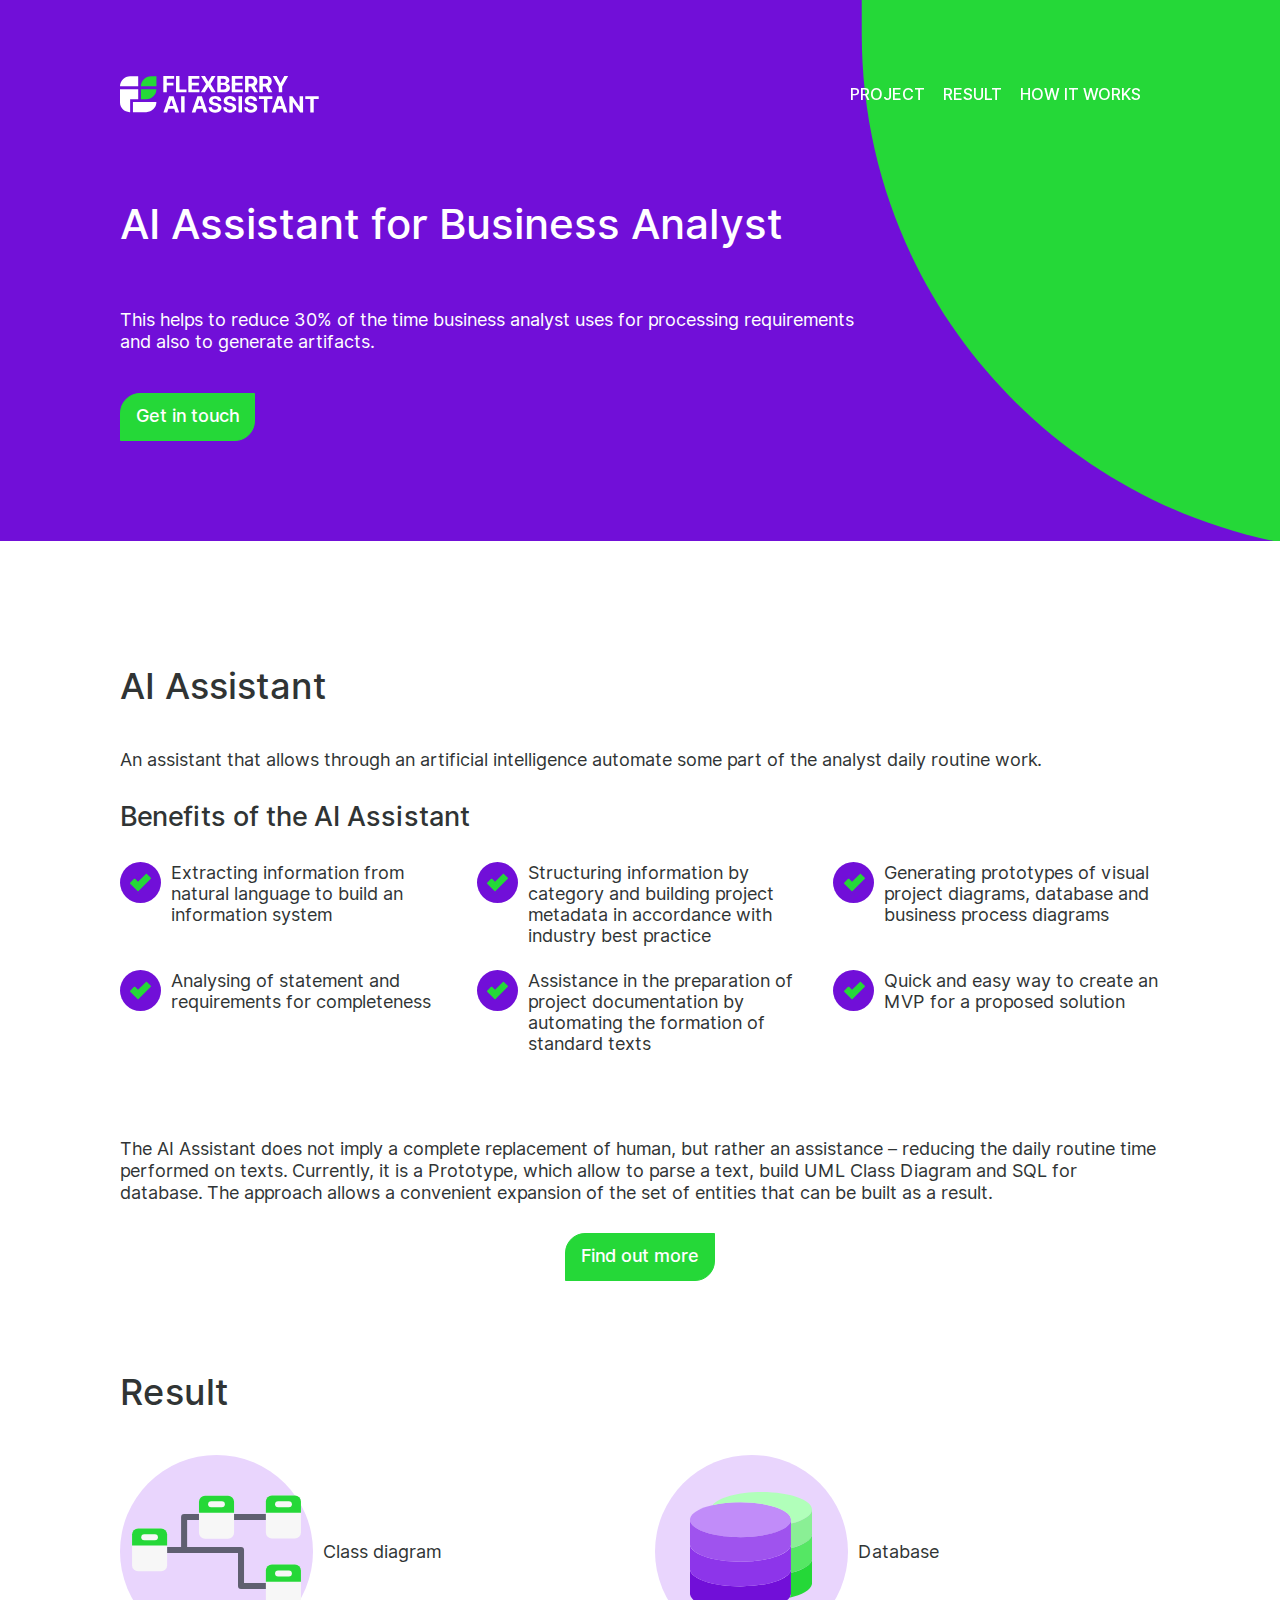
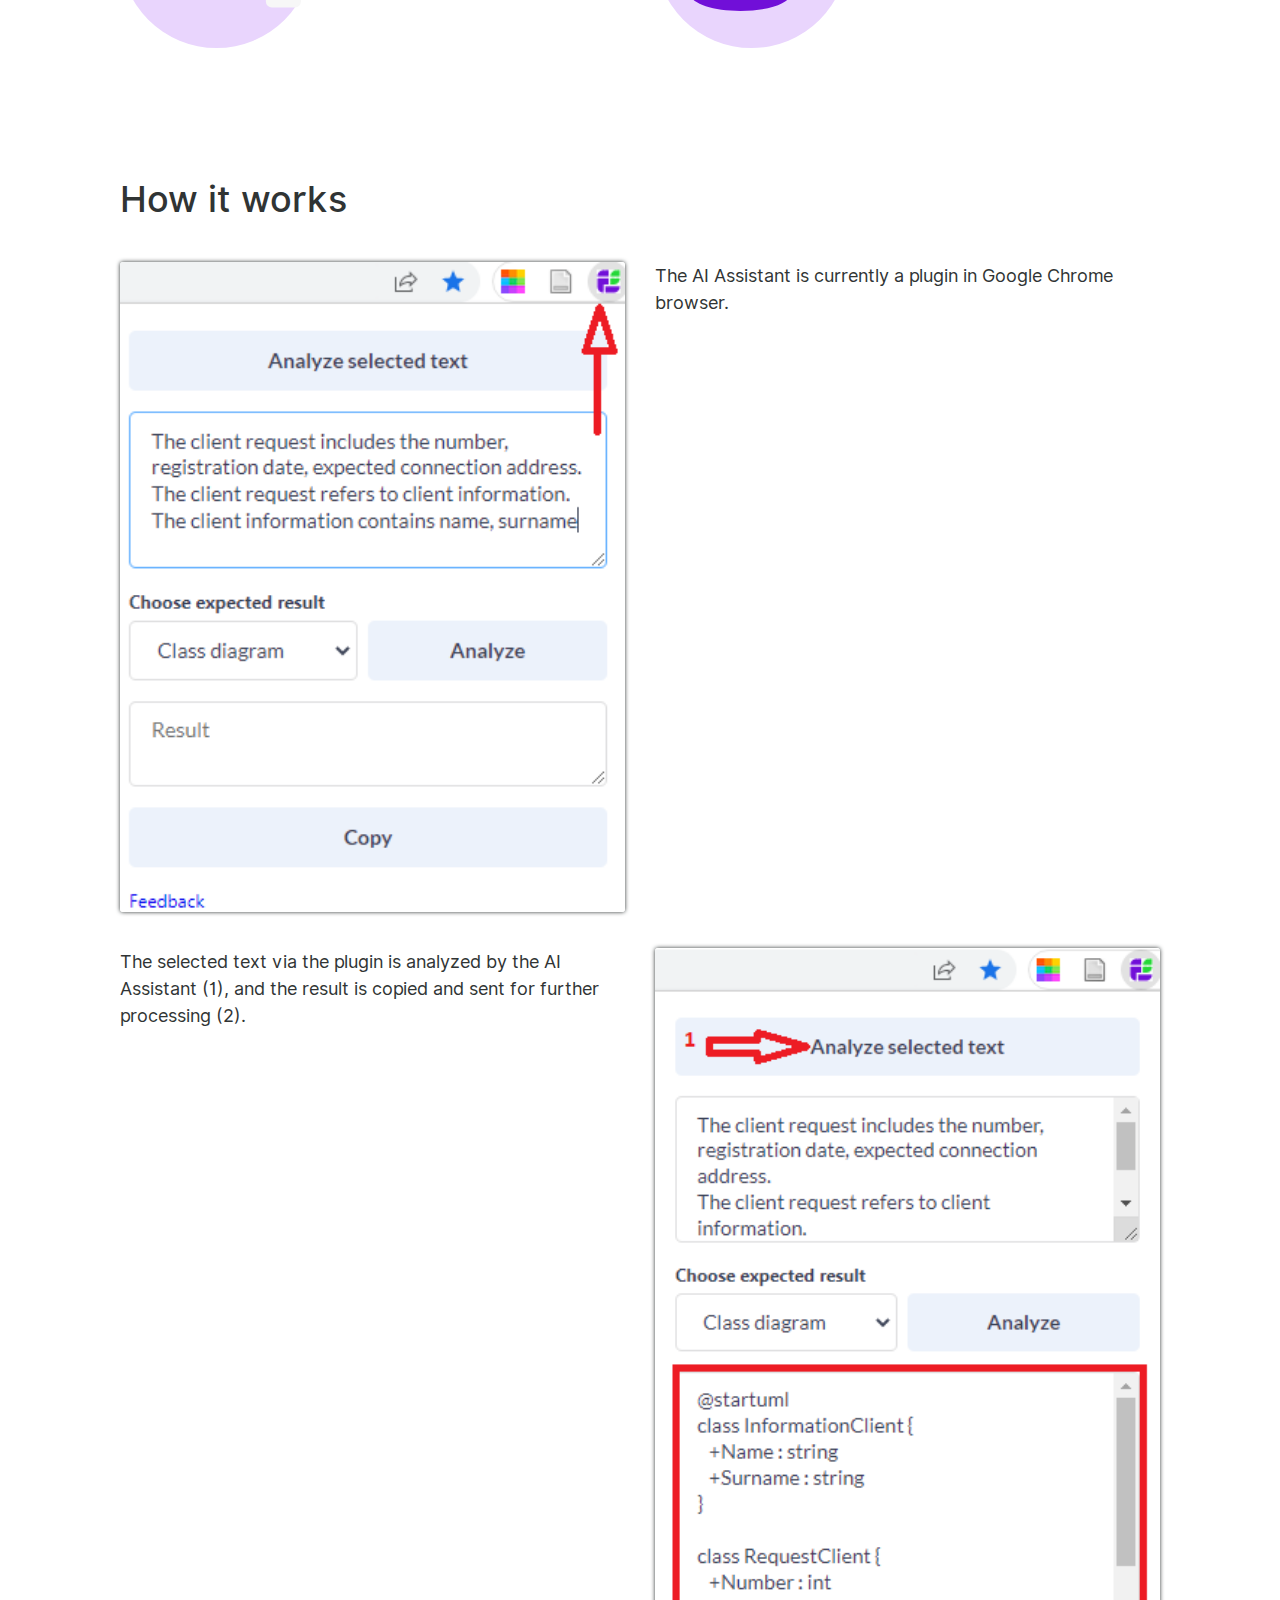
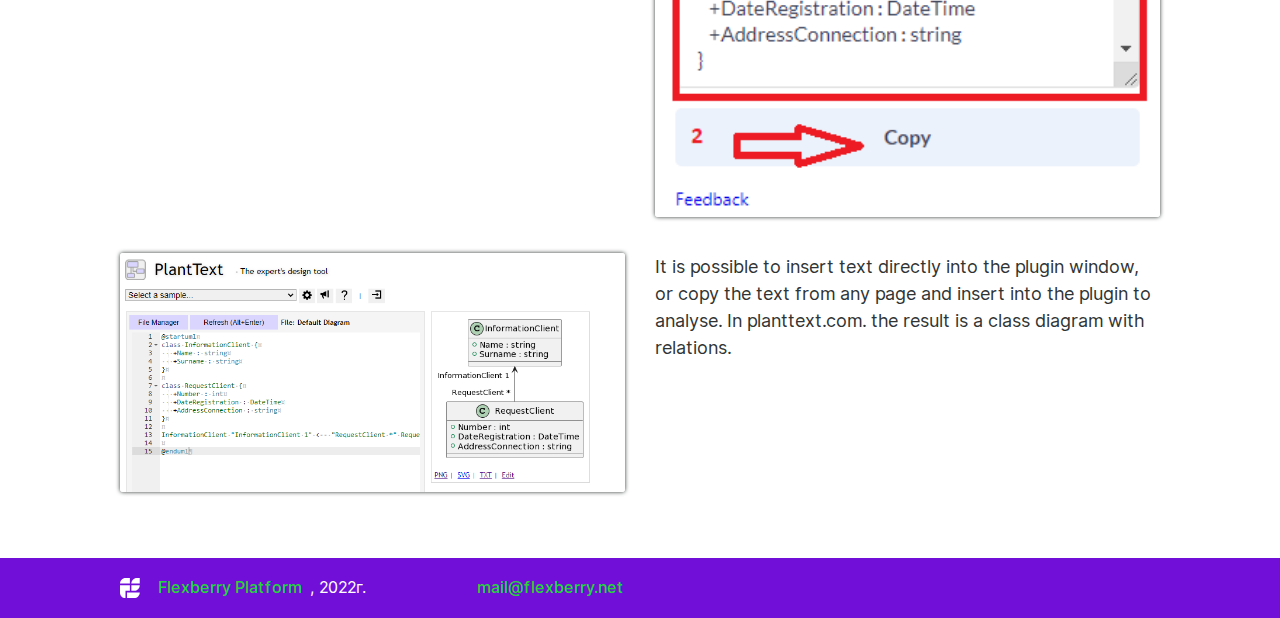
==== commit 8e64427a: "Update site" ====
--- a/index.html
+++ b/index.html
@@ -155,7 +155,7 @@
         <img class="img-fluid" src="/img/howitwork3.png"/>
       </div>
       <div class="col-lg-6 col-md-6 col-sm-6 col-12 order-md-2">
-        <span>It is possible to insert text directly into the plugin window, or copy the text from any page and insert into the plugin to be analysed.In planttext.com.The result is a class diagram with relations.</span>
+        <span>It is possible to insert text directly into the plugin window, or copy the text from any page and insert into the plugin to analyse. In planttext.com. the result is a class diagram with relations.</span>
       </div>
     </div>
   </div>
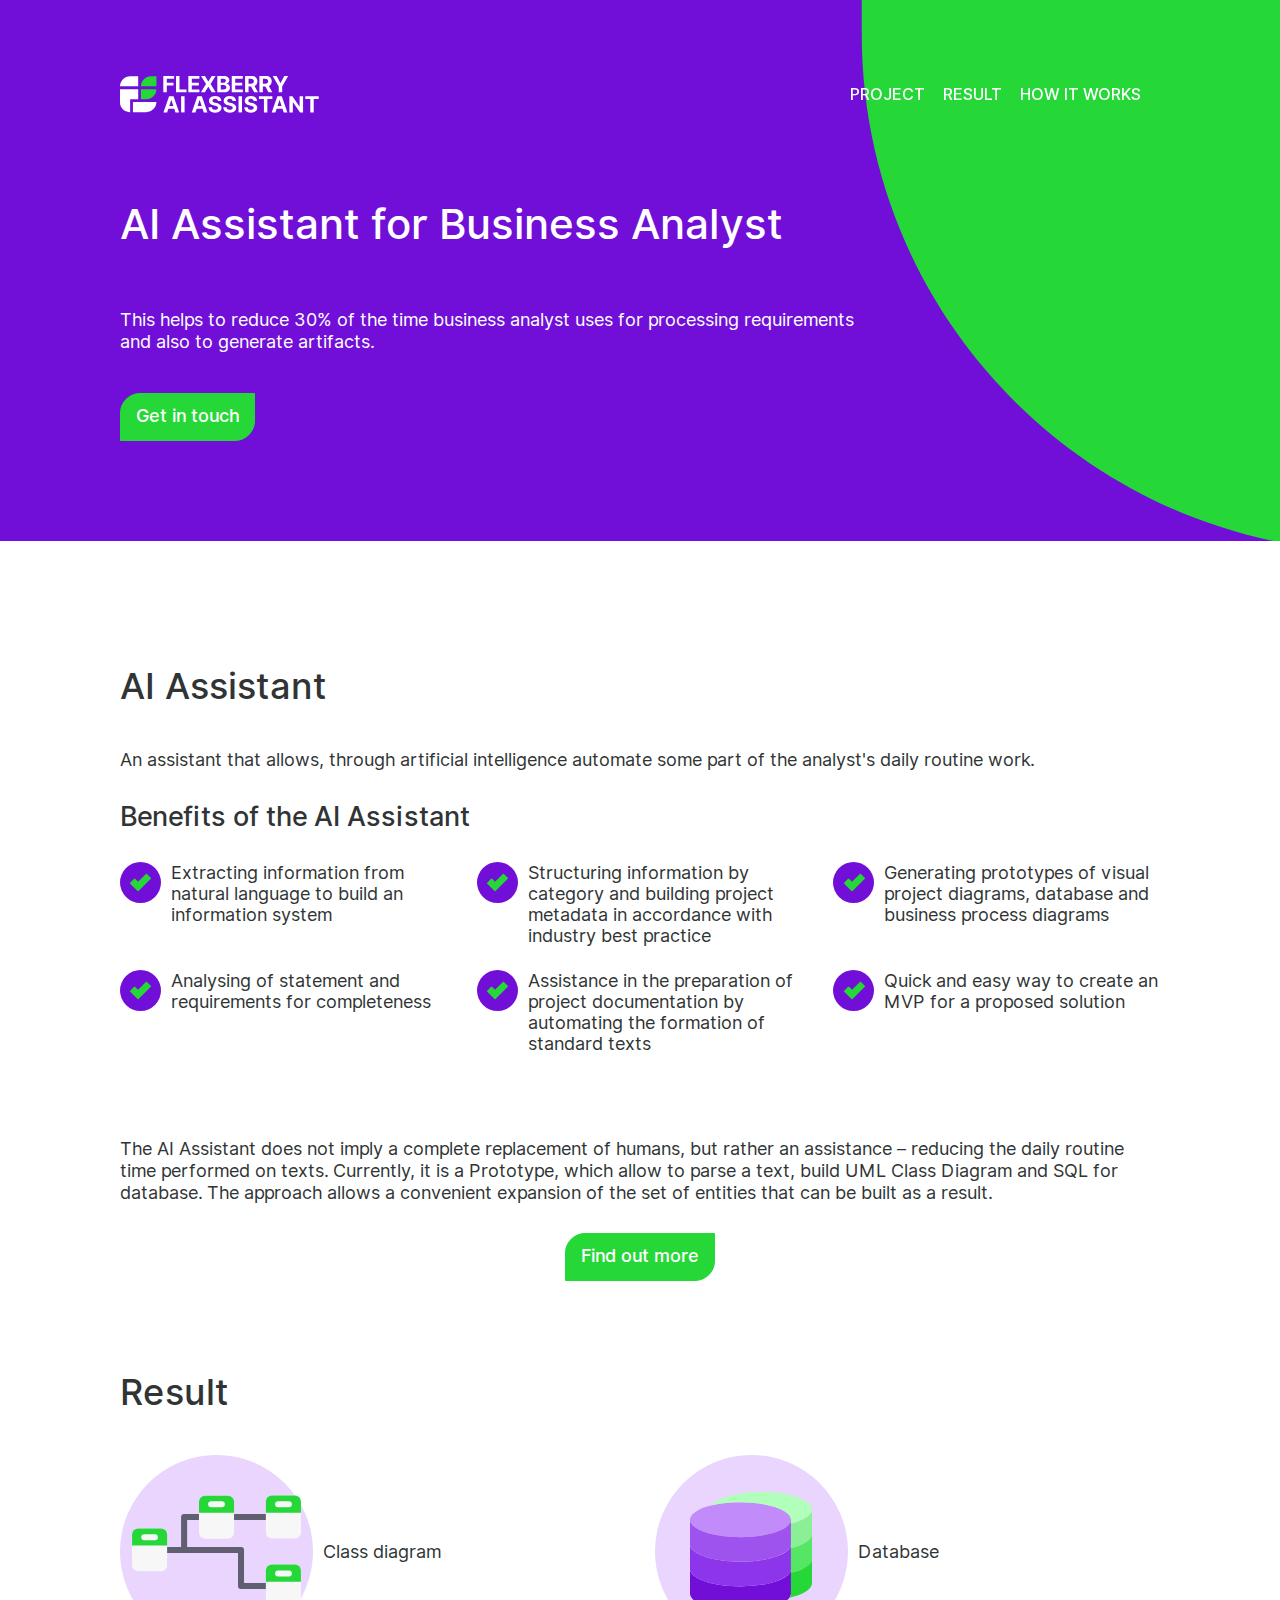
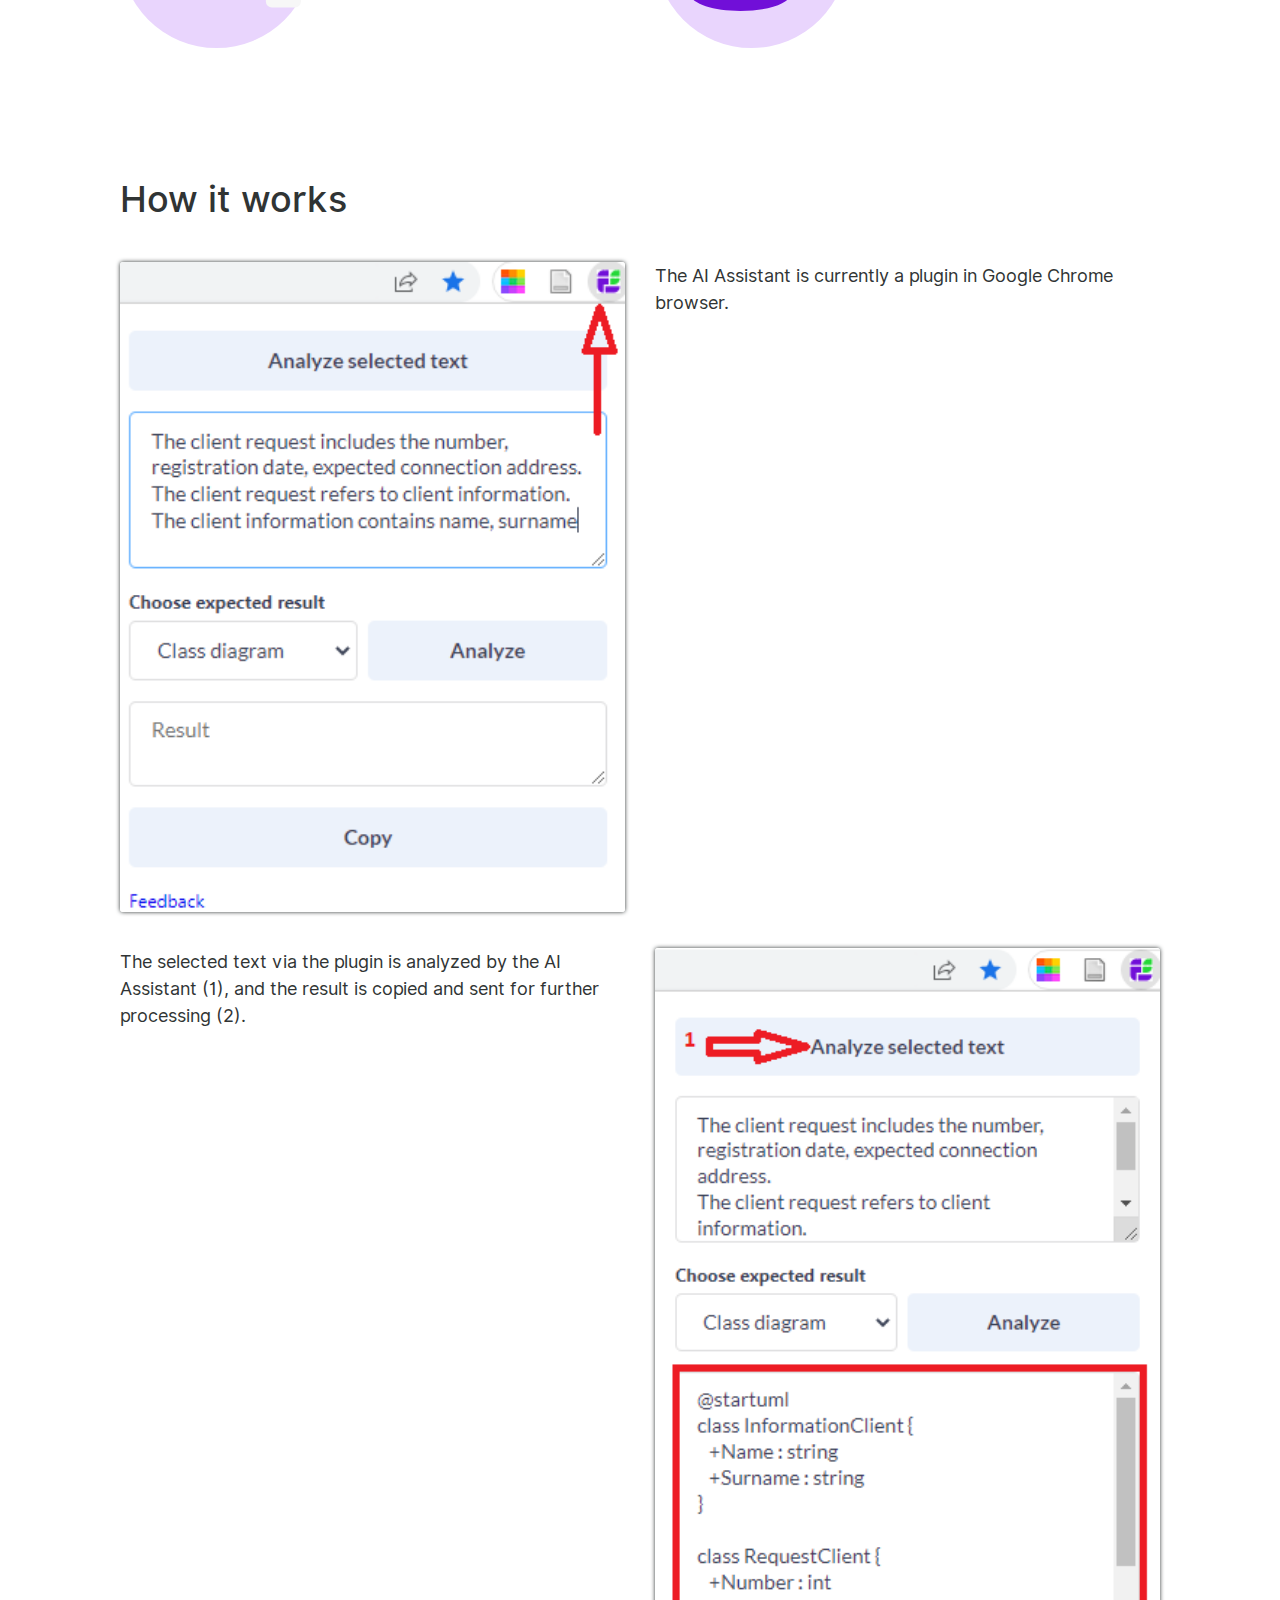
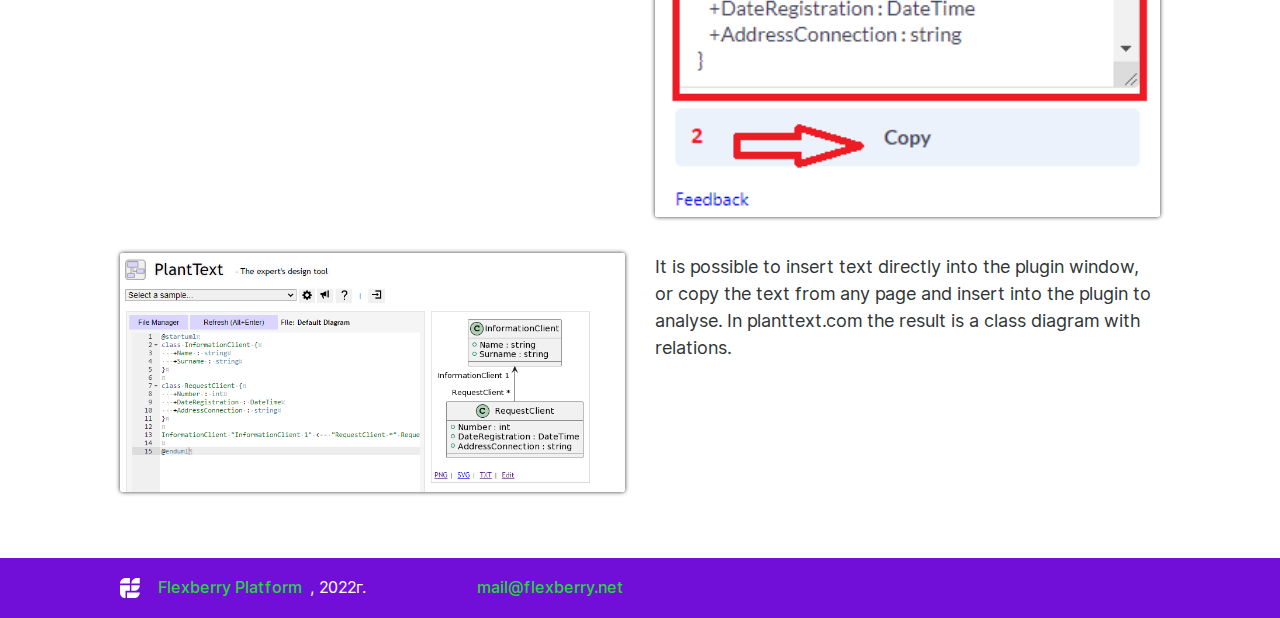
==== commit 2850867e: "Update site" ====
--- a/index.html
+++ b/index.html
@@ -22,6 +22,17 @@
   <link rel="stylesheet" href="/fonts/font-awesome/css/regular.min.css">
   <link rel="stylesheet" href="/fonts/font-awesome/css/all.min.css">
   <link rel="stylesheet" href="/fonts/stylesheet.css">
+
+  <!-- Global site tag (gtag.js) - Google Analytics -->
+  <script async src="https://www.googletagmanager.com/gtag/js?id=G-GJSQML11BT"></script>
+  <script>
+    window.dataLayer = window.dataLayer || [];
+    function gtag(){dataLayer.push(arguments);}
+    gtag('js', new Date());
+
+    gtag('config', 'G-GJSQML11BT');
+  </script>
+
 </head>
 
 
@@ -82,7 +93,7 @@
 <section id="about" class="mt-5">
   <div class="container">
     <h1>AI Assistant</h1>
-    <p> An assistant that allows through an artificial intelligence automate some part of the analyst daily routine work.</p>
+    <p> An assistant that allows, through artificial intelligence automate some part of the analyst's daily routine work.</p>
     <h2>Benefits of the AI Assistant</h2>
        <div class="row checked-list">
       <div class="col-xl-4 col-lg-6 col-md-6 col-sm-6 col-12">
@@ -109,7 +120,7 @@
 
 <section>
   <div class="container">
-    <p>The AI Assistant does not imply a complete replacement of human, but rather an assistance – reducing the daily routine time performed on texts.
+    <p>The AI Assistant does not imply a complete replacement of humans, but rather an assistance – reducing the daily routine time performed on texts.
       Currently, it is a Prototype, which allow to parse a text, build UML Class Diagram and SQL for database. The approach allows a convenient expansion of the set of entities that can be built as a result.</p>
     <div class="row">
       <div class="col-lg-12 text-center">
@@ -155,7 +166,7 @@
         <img class="img-fluid" src="/img/howitwork3.png"/>
       </div>
       <div class="col-lg-6 col-md-6 col-sm-6 col-12 order-md-2">
-        <span>It is possible to insert text directly into the plugin window, or copy the text from any page and insert into the plugin to analyse. In planttext.com. the result is a class diagram with relations.</span>
+        <span>It is possible to insert text directly into the plugin window, or copy the text from any page and insert into the plugin to analyse. In planttext.com the result is a class diagram with relations.</span>
       </div>
     </div>
   </div>
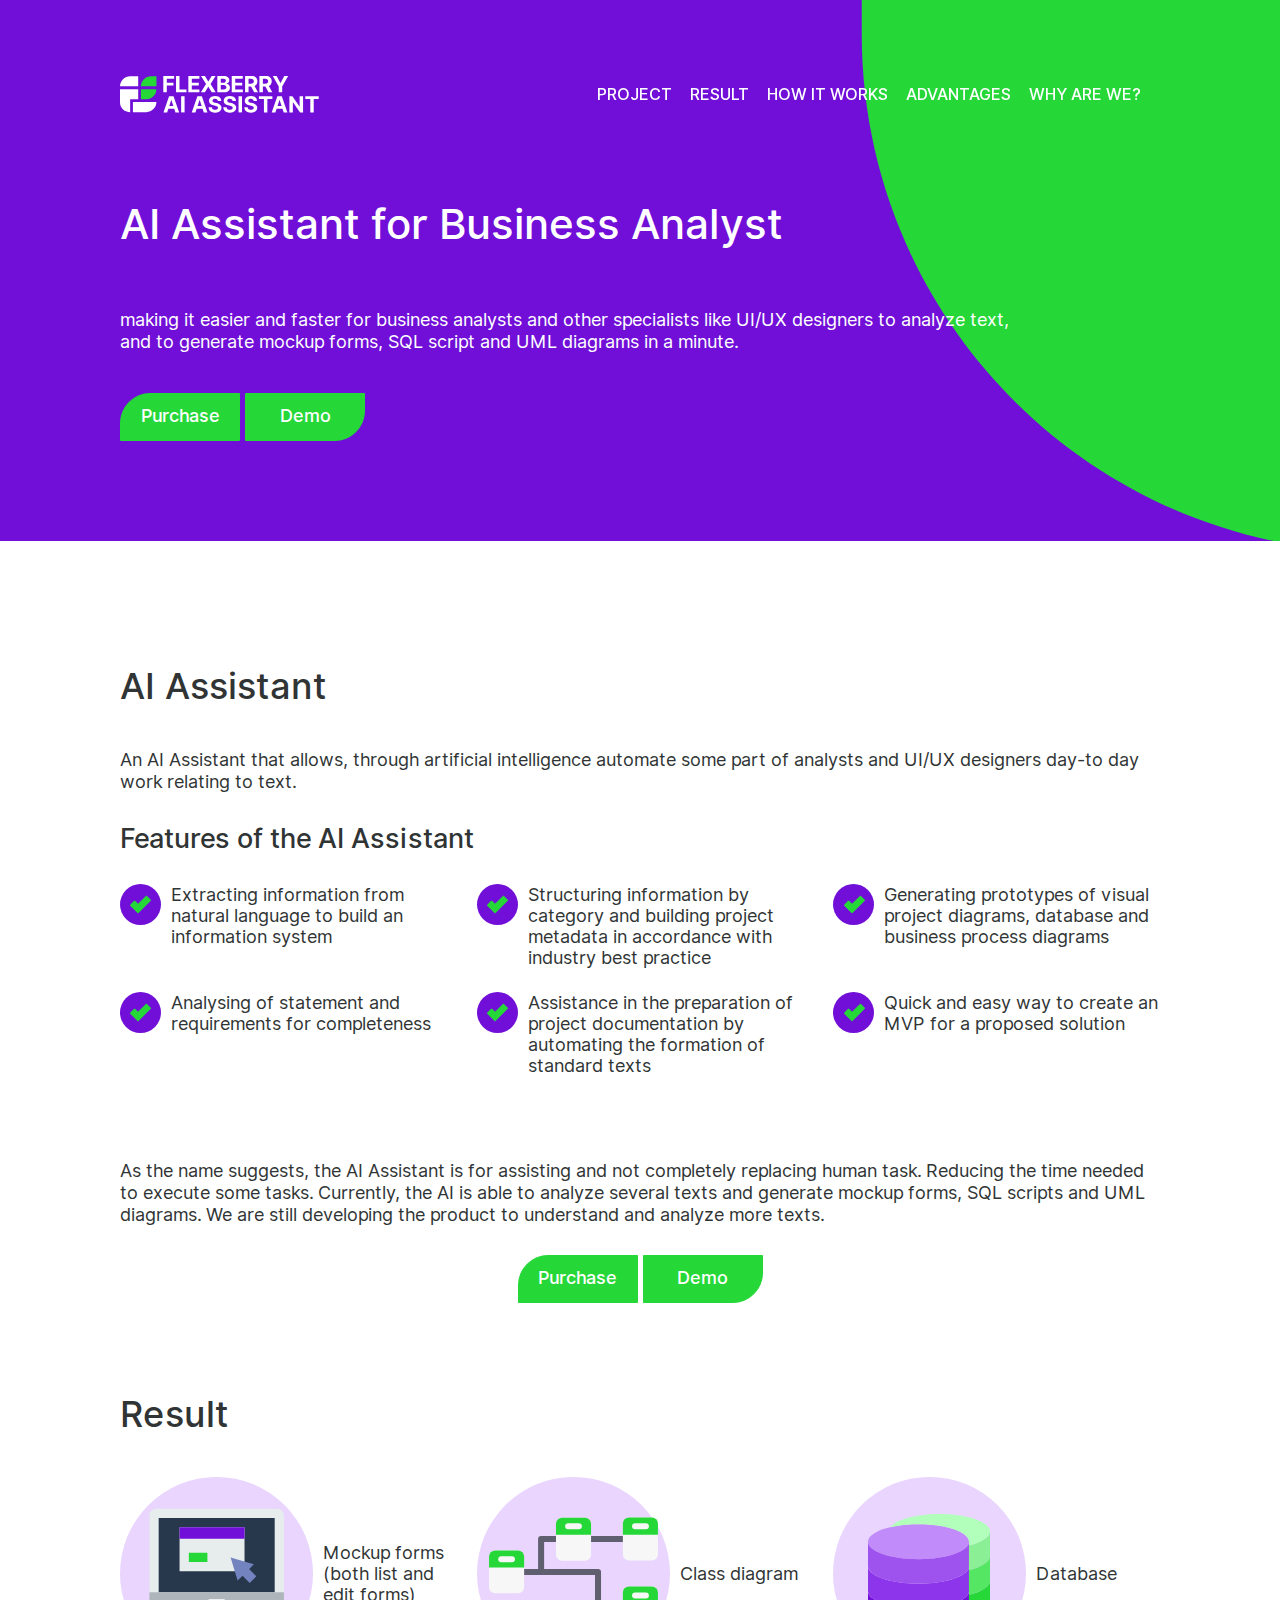
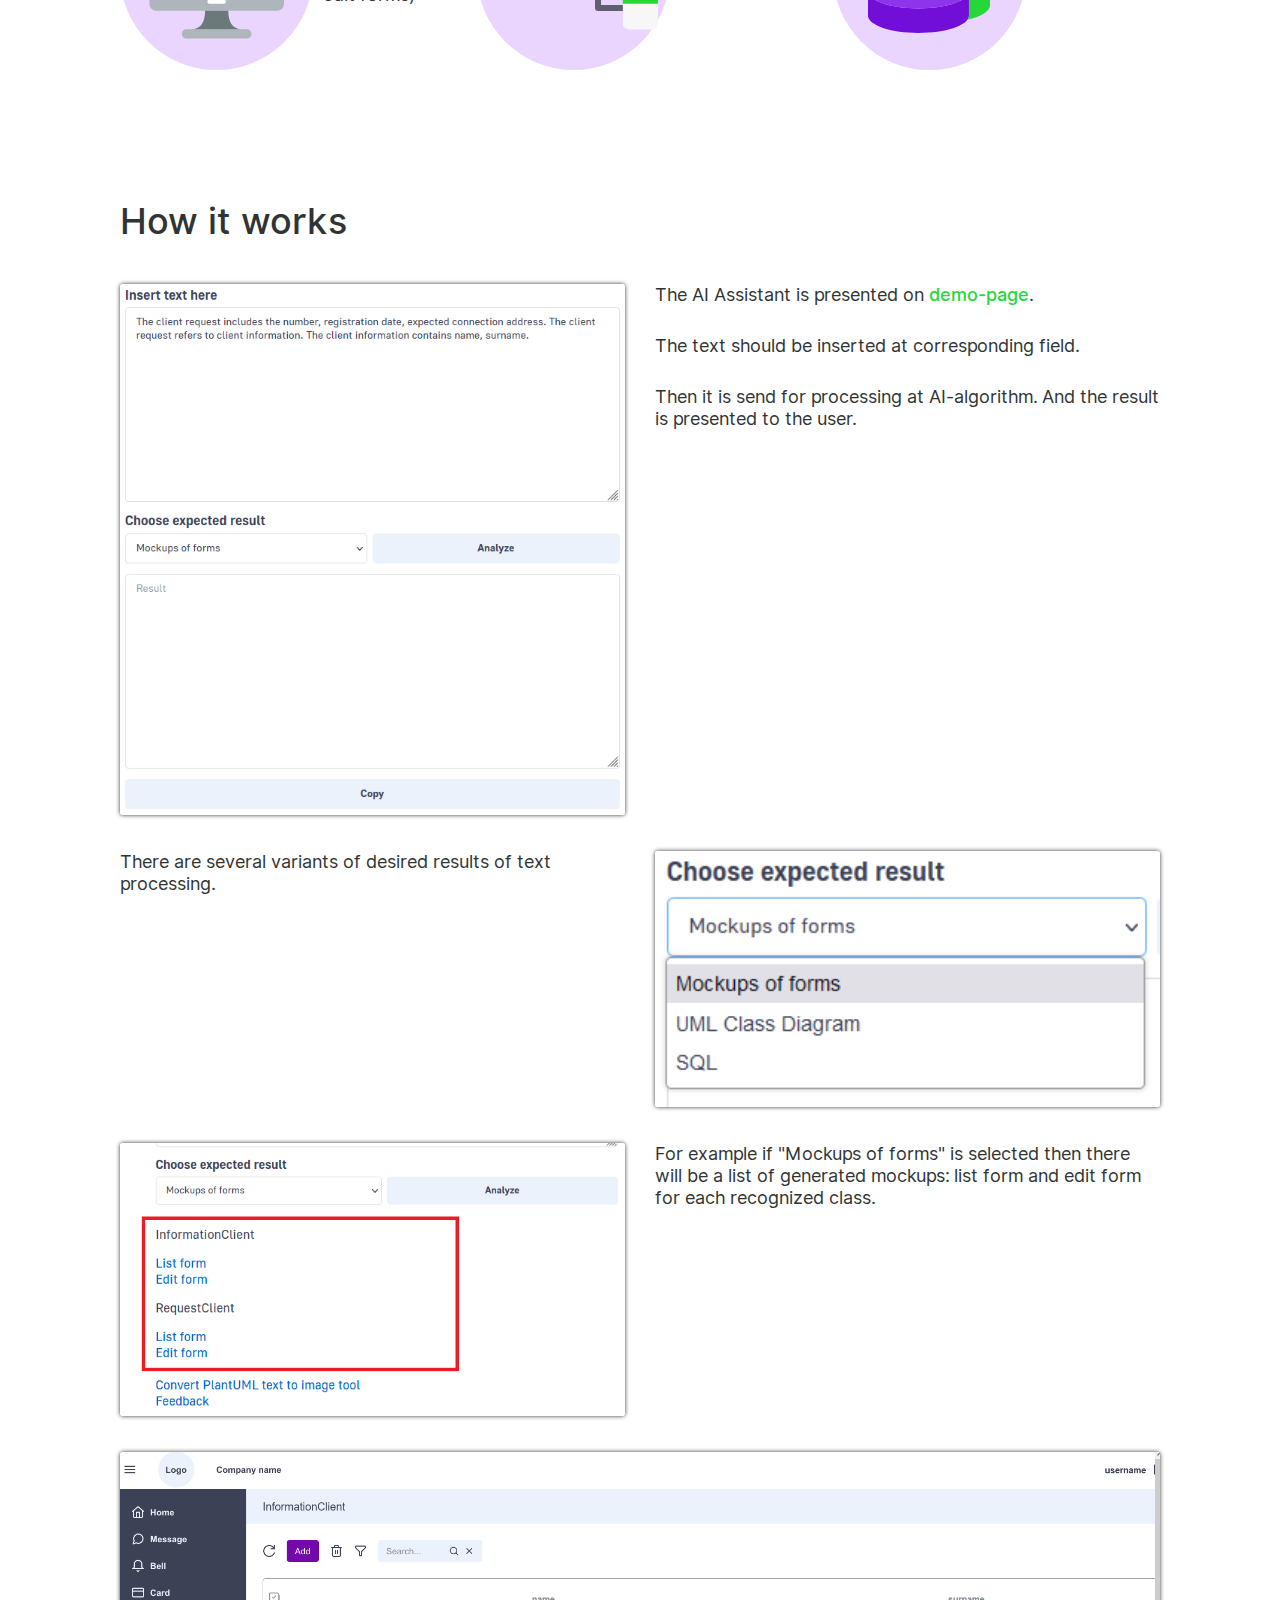
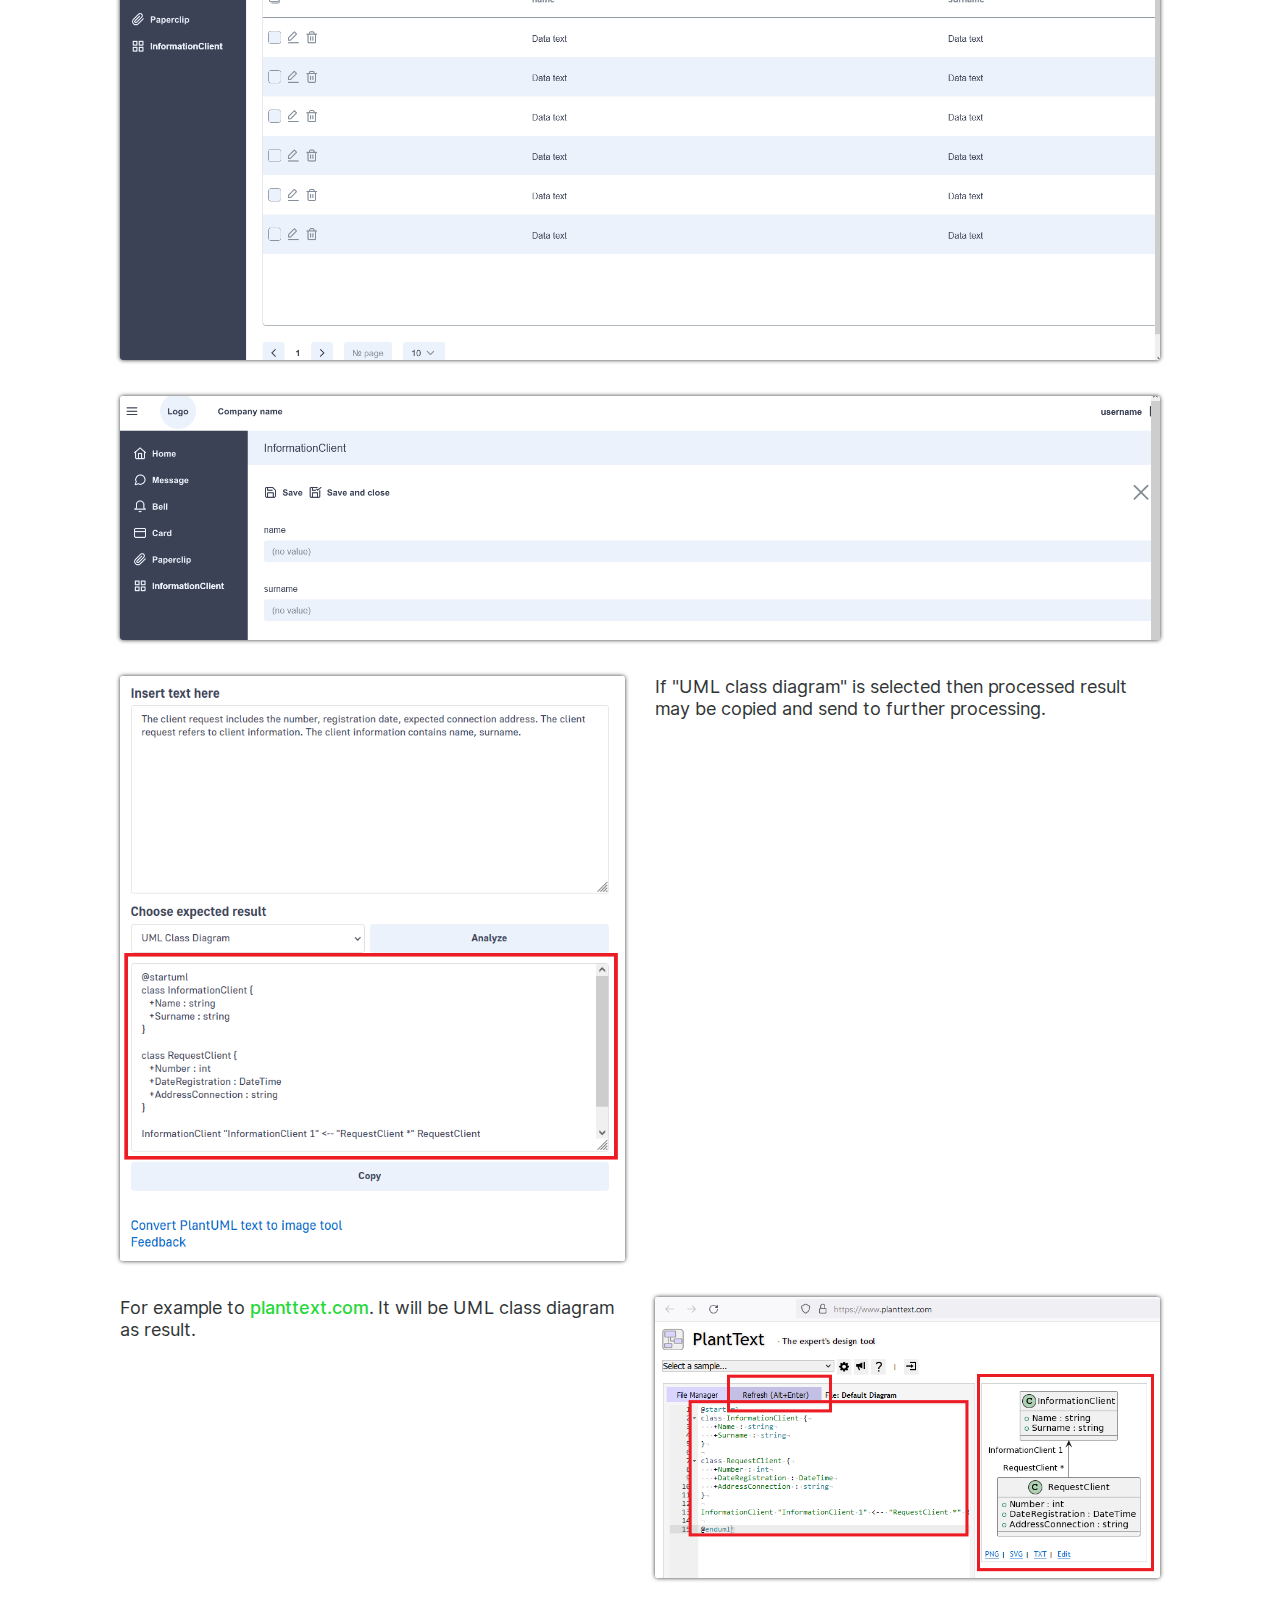
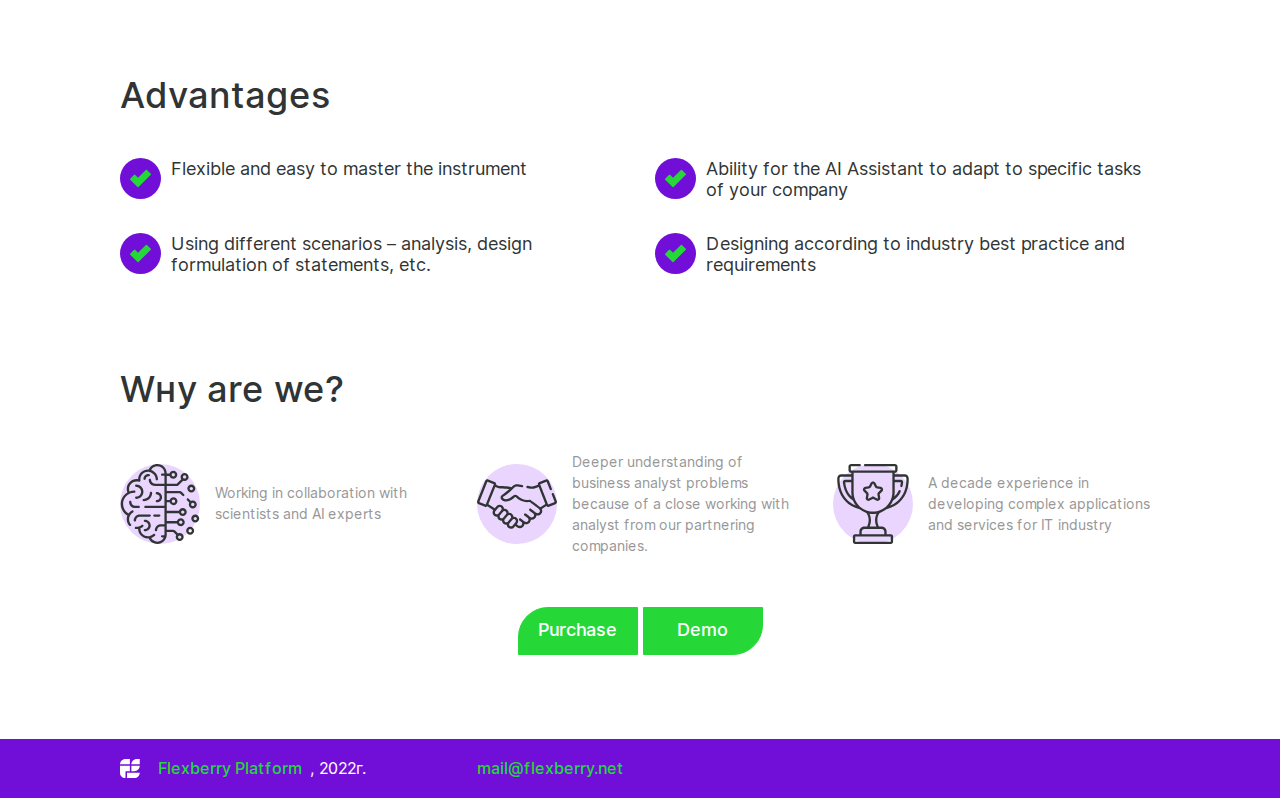
==== commit 1b0d09ce: "Update site" ====
--- a/index.html
+++ b/index.html
@@ -70,6 +70,12 @@
   <li class="nav-item">
     <a class="nav-link" href="#how-it-works">How it works</a>
   </li>
+  <li class="nav-item">
+    <a class="nav-link" href="#benefits">Advantages</a>
+  </li>
+  <li class="nav-item">
+    <a class="nav-link" href="#why">Why are we?</a>
+  </li>
 </ul>
     </div><!--.nav-collapse -->
   </div>
@@ -81,10 +87,14 @@
   <div class="leaf d-none"></div>
   <div class="container">
     <h1>AI Assistant for Business Analyst</h1>
-    <p> This helps to reduce 30% of the time business analyst uses for processing requirements <br> and also to generate artifacts. </p>
-    <div class="row">
-      <div class="col-lg-6">
-        <a class="btn btn-primary" href="" data-toggle="modal" data-target="#send-modal">Get in touch</a>
+    <p> 
+      making it easier and faster for business analysts and other specialists like UI/UX designers to analyze text, 
+      <br>and to generate mockup forms, SQL script and UML diagrams in a minute. 
+    </p>
+    <div class="row">
+      <div class="col-lg-6 buttons-list">
+        <a class="btn btn-primary" href="" data-toggle="modal" data-target="#send-modal">Purchase</a>
+        <a class="btn btn-primary" href="https://ai-api.flexberry.net/www/demo.html" target="_blank">Demo</a>
       </div>
     </div>
   </div>
@@ -93,8 +103,10 @@
 <section id="about" class="mt-5">
   <div class="container">
     <h1>AI Assistant</h1>
-    <p> An assistant that allows, through artificial intelligence automate some part of the analyst's daily routine work.</p>
-    <h2>Benefits of the AI Assistant</h2>
+    <p>
+      An AI Assistant that allows, through artificial intelligence automate some part of analysts and UI/UX designers day-to day work relating to text.
+    </p>
+    <h2>Features of the AI Assistant</h2>
        <div class="row checked-list">
       <div class="col-xl-4 col-lg-6 col-md-6 col-sm-6 col-12">
         Extracting information from natural language to build an information system
@@ -120,11 +132,14 @@
 
 <section>
   <div class="container">
-    <p>The AI Assistant does not imply a complete replacement of humans, but rather an assistance – reducing the daily routine time performed on texts.
-      Currently, it is a Prototype, which allow to parse a text, build UML Class Diagram and SQL for database. The approach allows a convenient expansion of the set of entities that can be built as a result.</p>
-    <div class="row">
-      <div class="col-lg-12 text-center">
-        <a class="btn btn-primary" href="" data-toggle="modal" data-target="#send-modal">Find out more</a>
+    <p>
+      As the name suggests, the AI Assistant is for assisting and not completely replacing human task. Reducing the time needed to execute some tasks.
+      Currently, the AI is able to analyze several texts and generate mockup forms, SQL scripts and UML diagrams. We are still developing the product to understand and analyze more texts.
+    </p>
+    <div class="row">
+      <div class="col-lg-12 text-center buttons-list">
+        <a class="btn btn-primary" href="" data-toggle="modal" data-target="#send-modal">Purchase</a>
+        <a class="btn btn-primary" href="https://ai-api.flexberry.net/www/demo.html" target="_blank">Demo</a>
       </div>
     </div>
   </div>
@@ -134,11 +149,15 @@
   <div class="container">
     <h1>Result</h1>
     <div class="row">
-      <div class="col-lg-6 col-md-6 col-sm-6 col-12">
+      <div class="col-lg-4 col-md-4 col-sm-6 col-12">
+        <img src="/img/interface.svg"/>
+        <span>Mockup forms (both list and edit forms)</span>
+      </div>
+      <div class="col-lg-4 col-md-4 col-sm-6 col-12">
         <img src="/img/flow.svg"/>
         <span>Class diagram</span>
       </div>
-      <div class="col-lg-6 col-md-6 col-sm-6 col-12">
+      <div class="col-lg-4 col-md-4 col-sm-6 col-12">
         <img src="/img/database.svg"/>
         <span>Database </span>
       </div>
@@ -154,19 +173,86 @@
         <img class="img-fluid" src="/img/howitwork1.png"/>
       </div>
       <div class="col-lg-6 col-md-6 col-sm-6 col-12">
-    <span>The AI Assistant is currently a plugin in Google Chrome browser.</span>
+        <p>The AI Assistant is presented on <a href="https://ai-api.flexberry.net/www/demo.html" target="_blank">demo-page</a>.</p>
+        <p>The text should be inserted at corresponding field.</p>
+        <p>Then it is send for processing at AI-algorithm. And the result is presented to the user.</p>
       </div>
       <div class="col-lg-6 col-md-6 col-sm-6 col-12 order-md-2">
-        <img class="img-fluid" src="/img/howitwork2.png"/></span>
+        <img class="img-fluid" src="/img/howitwork2.png"/>
+        </span>
       </div>
       <div class="col-lg-6 col-md-6 col-sm-6 col-12 order-md-1">
-        <span>The selected text via the plugin is analyzed by the AI Assistant (1), and the result is copied and sent for further processing (2).</span>
+        <p>There are several variants of desired results of text processing.</p>
       </div>
       <div class="col-lg-6 col-md-6 col-sm-6 col-12 order-md-2">
         <img class="img-fluid" src="/img/howitwork3.png"/>
       </div>
       <div class="col-lg-6 col-md-6 col-sm-6 col-12 order-md-2">
-        <span>It is possible to insert text directly into the plugin window, or copy the text from any page and insert into the plugin to analyse. In planttext.com the result is a class diagram with relations.</span>
+        <p>For example if "Mockups of forms" is selected then there will be a list of generated mockups: list form and edit form for each recognized class.</p>
+      </div>
+      <div class="col-12 order-md-2">
+        <img class="img-fluid" src="/img/howitwork4.png"/>
+      </div>
+      <div class="col-12 order-md-2">
+        <img class="img-fluid" src="/img/howitwork5.png"/>
+      </div>
+    
+      <div class="col-lg-6 col-md-6 col-sm-6 col-12  order-md-2">
+        <img class="img-fluid" src="/img/howitwork6.png"/>
+      </div>
+      <div class="col-lg-6 col-md-6 col-sm-6 col-12  order-md-2">
+        <p>If "UML class diagram" is selected then processed result may be copied and send to further processing.</p>
+      </div>
+      <div class="col-lg-6 col-md-6 col-sm-6 col-12 order-md-3">
+        <img class="img-fluid" src="/img/howitwork7.png"/>
+      </div>
+      <div class="col-lg-6 col-md-6 col-sm-6 col-12 order-md-2">
+        <p>For example to <a href="https://www.planttext.com/" target="_blank">planttext.com</a>. It will be UML class diagram as result.</p>
+      </div>
+    </div>
+  </div>
+</section>
+
+<section id="benefits">
+  <div class="container">
+    <h1>Advantages</h1>
+    <div class="row checked-list">
+      <div class="col-xl-6 col-lg-6 col-md-6 col-sm-6 col-12">
+        Flexible and easy to master the instrument
+      </div>
+      <div class="col-xl-6 col-lg-6 col-md-6 col-sm-6 col-12">
+        Ability for the AI Assistant to adapt to specific tasks of your company
+      </div>
+      <div class="col-xl-6 col-lg-6 col-md-6 col-sm-6 col-12">
+        Using different scenarios – analysis, design formulation of statements, etc.
+      </div>
+      <div class="col-xl-6 col-lg-6 col-md-6 col-sm-6 col-12">
+        Designing according to industry best practice and requirements
+      </div>
+    </div>
+</section>
+
+<section id="why" class="mb-5">
+  <div class="container">
+    <h1>Wнy are we?</h1>
+    <div class="row">
+      <div class="worth-item col-md-4 col-sm-6 col-6">
+        <img class="img-fluid" src="/img/ai.svg"/>
+        <span>Working in collaboration with scientists and AI experts</span>
+      </div>
+      <div class="worth-item col-md-4 col-sm-6 col-6">
+        <img class="img-fluid" src="/img/business.svg"/>
+        <span>Deeper understanding of business analyst problems because of a close working with analyst from our partnering companies.</span>
+      </div>
+      <div class="worth-item col-md-4 col-sm-6 col-6">
+        <img class="img-fluid" src="/img/cup.svg"/>
+        <span>A decade experience in developing complex applications and services for IT industry</span>
+      </div>
+    </div>
+    <div class="row">
+      <div class="col-lg-12 text-center buttons-list">
+        <a class="btn btn-primary" href="" data-toggle="modal" data-target="#send-modal">Purchase</a>
+        <a class="btn btn-primary" href="https://ai-api.flexberry.net/www/demo.html" target="_blank">Demo</a>
       </div>
     </div>
   </div>
@@ -177,15 +263,14 @@
   <div class="modal-dialog modal-lg">
     <div class="modal-content">
       <div class="modal-header">
-        <h2 class="modal-title">Demo Request</h2>
+        <h2 class="modal-title">Purchase request</h2>
         <button type="button" class="close" data-dismiss="modal" aria-label="Close">
           <span aria-hidden="true">&times;</span>
         </button>
       </div>
       <div class="modal-body">
         <div class="container">
-
-            <script src="https://yastatic.net/s3/frontend/forms/_/embed.js"></script><iframe src="https://forms.yandex.com/u/623ac0eae1900d5a090e3f89/?iframe=1" frameborder="0" name="ya-form-623ac0eae1900d5a090e3f89" width="650"></iframe>
+            <script src="https://yastatic.net/s3/frontend/forms/_/embed.js"></script><iframe src="https://forms.yandex.com/u/623ac0eae1900d5a090e3f89/?iframe=1" frameborder="0" name="ya-form-623ac0eae1900d5a090e3f89" width="100%"></iframe>
         </div>
       </div>
     </div>
--- a/css/main.css
+++ b/css/main.css
@@ -102,10 +102,17 @@
   width: 199px; }
 
 .btn {
-  border-radius: 20px 0 20px 0;
+  border-radius: 0;
   padding: 11px 15px 14px;
   line-height: 21px;
-  font-weight: 500; }
+  font-weight: 500;
+  min-width: 120px; }
+
+.buttons-list .btn-primary:first-child {
+  border-top-left-radius: 30px; }
+
+.buttons-list .btn-primary:last-child {
+  border-bottom-right-radius: 30px; }
 
 .btn-primary {
   background-color: #25D838;
@@ -203,14 +210,21 @@
   margin-bottom: 50px; }
 
 .worth-item {
-  margin-bottom: 50px; }
+  margin-bottom: 50px;
+  position: relative;
+  display: flex;
+  align-items: center; }
+  .worth-item::before {
+    content: '';
+    border-radius: 100%;
+    width: 80px;
+    height: 80px;
+    background-color: #e9d5fd;
+    position: absolute;
+    z-index: -1; }
   .worth-item h6 {
     margin-bottom: 20px;
     min-height: 42px; }
-  .worth-item.target img {
-    transform: translateX(-18px); }
-  .worth-item.resp img {
-    transform: translateX(-5px); }
   .worth-item span {
     display: block;
     font-size: 14px;
@@ -218,7 +232,8 @@
     line-height: 21px; }
   .worth-item img {
     margin: auto;
-    margin-bottom: 15px; }
+    margin-right: 15px;
+    max-height: 80px; }
 
 .form-control {
   height: 46px;
@@ -866,3 +881,7 @@
   margin-bottom: 2em;
   box-shadow: 0px 0px 4px #303434;
   width: 100%; }
+
+@media (min-width: 992px) {
+  .modal-lg, .modal-xl {
+    max-width: 600px; } }
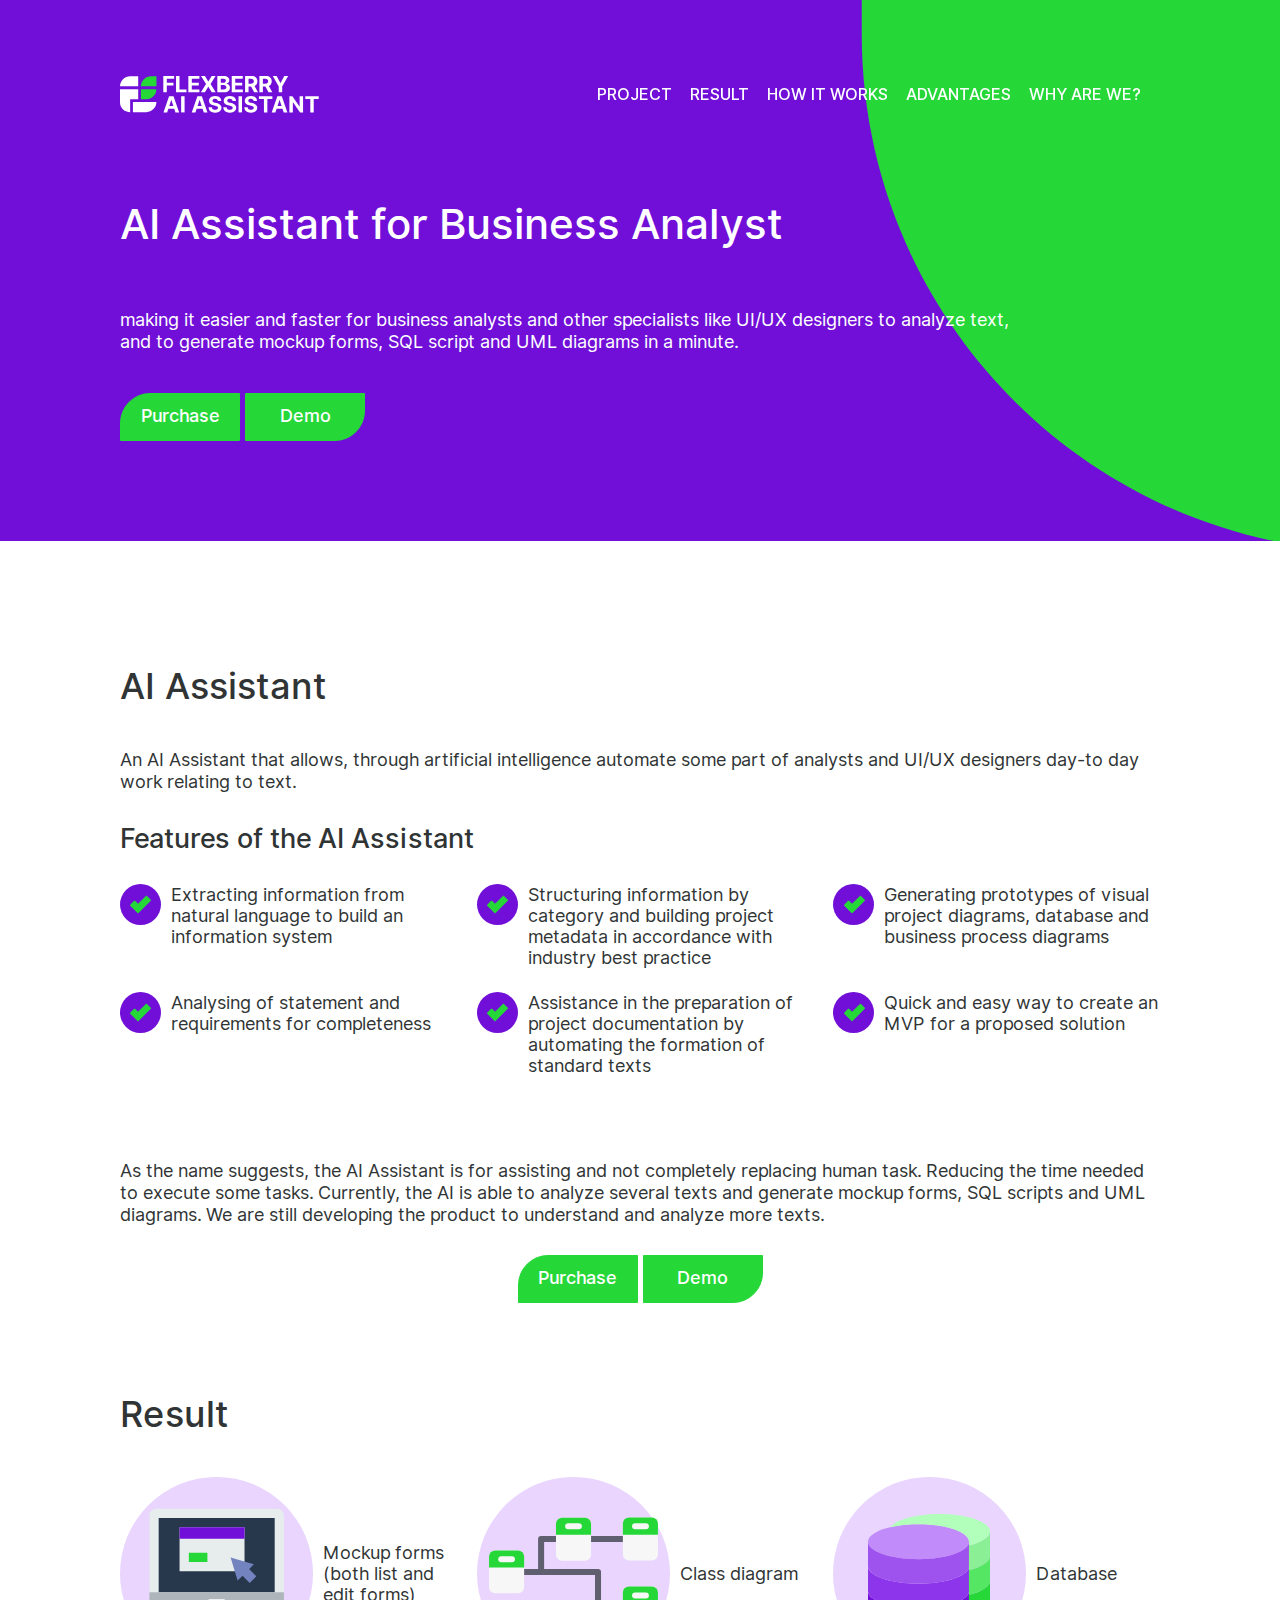
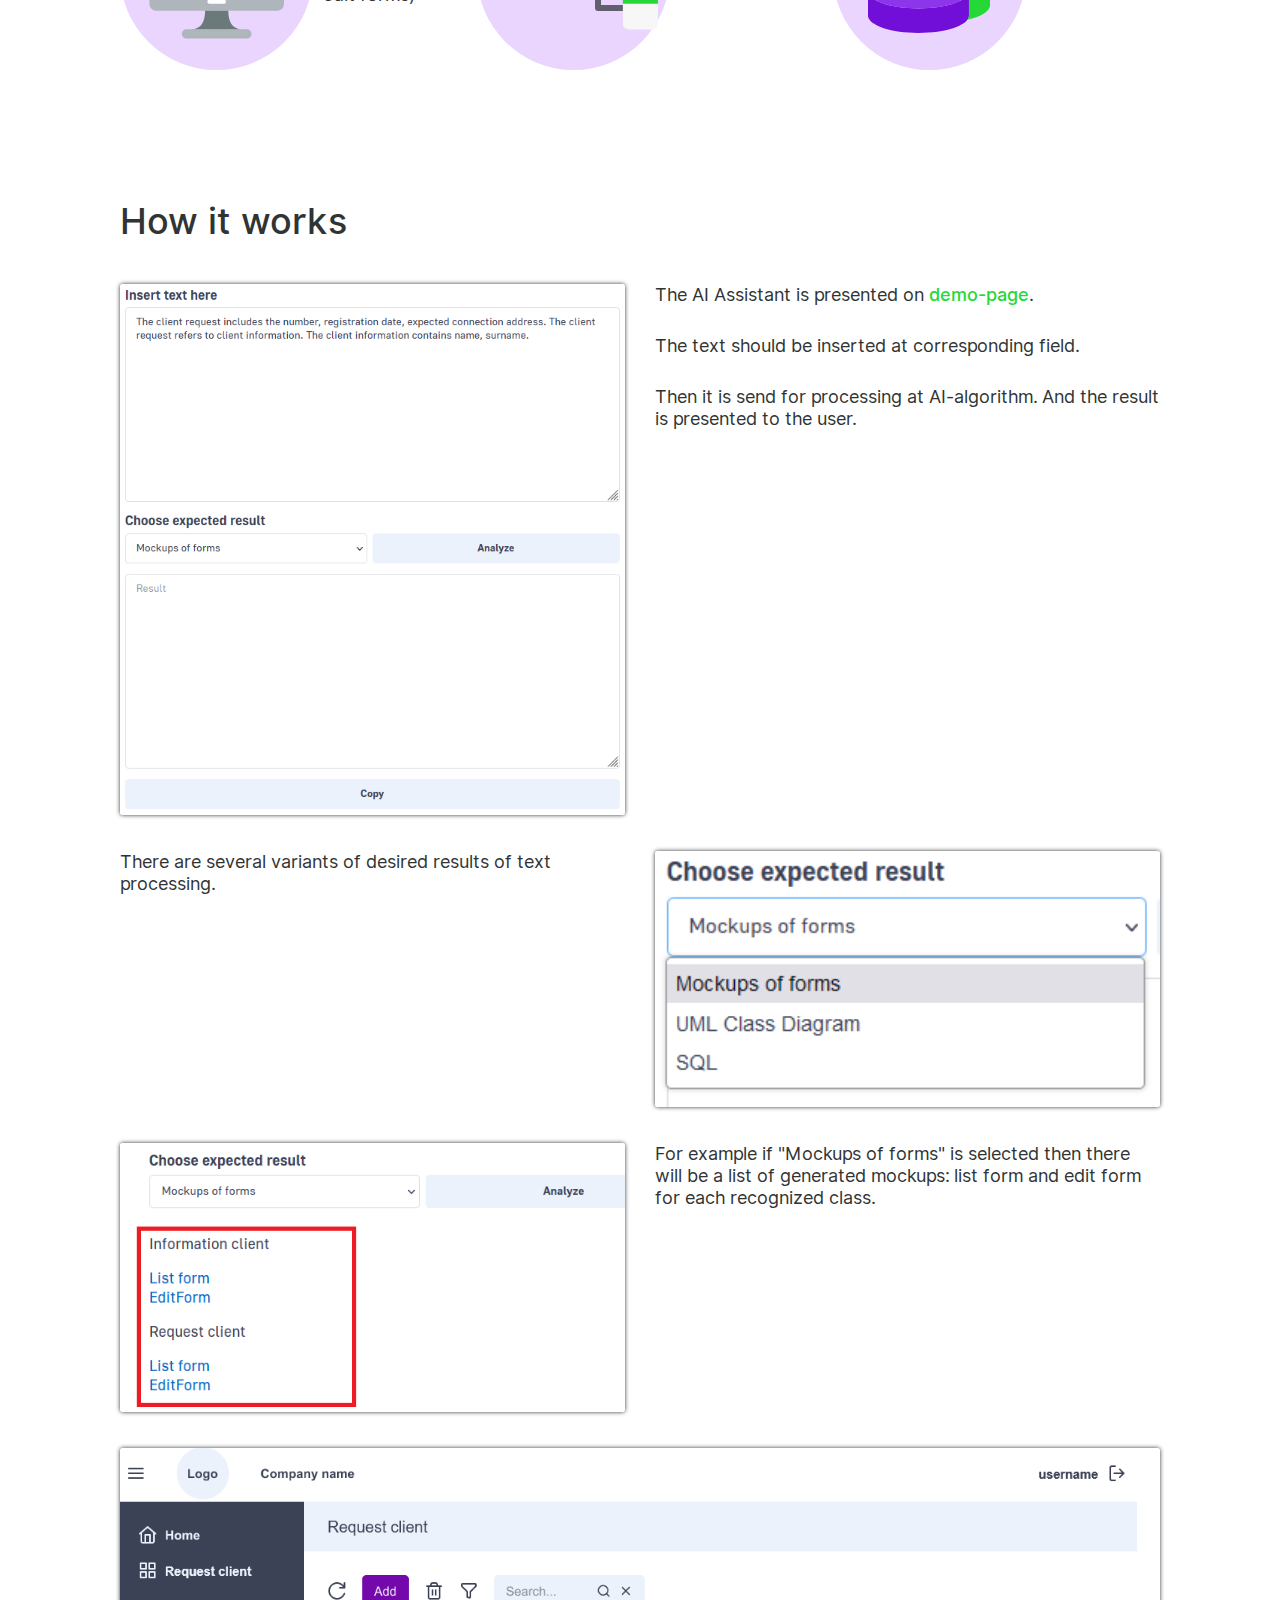
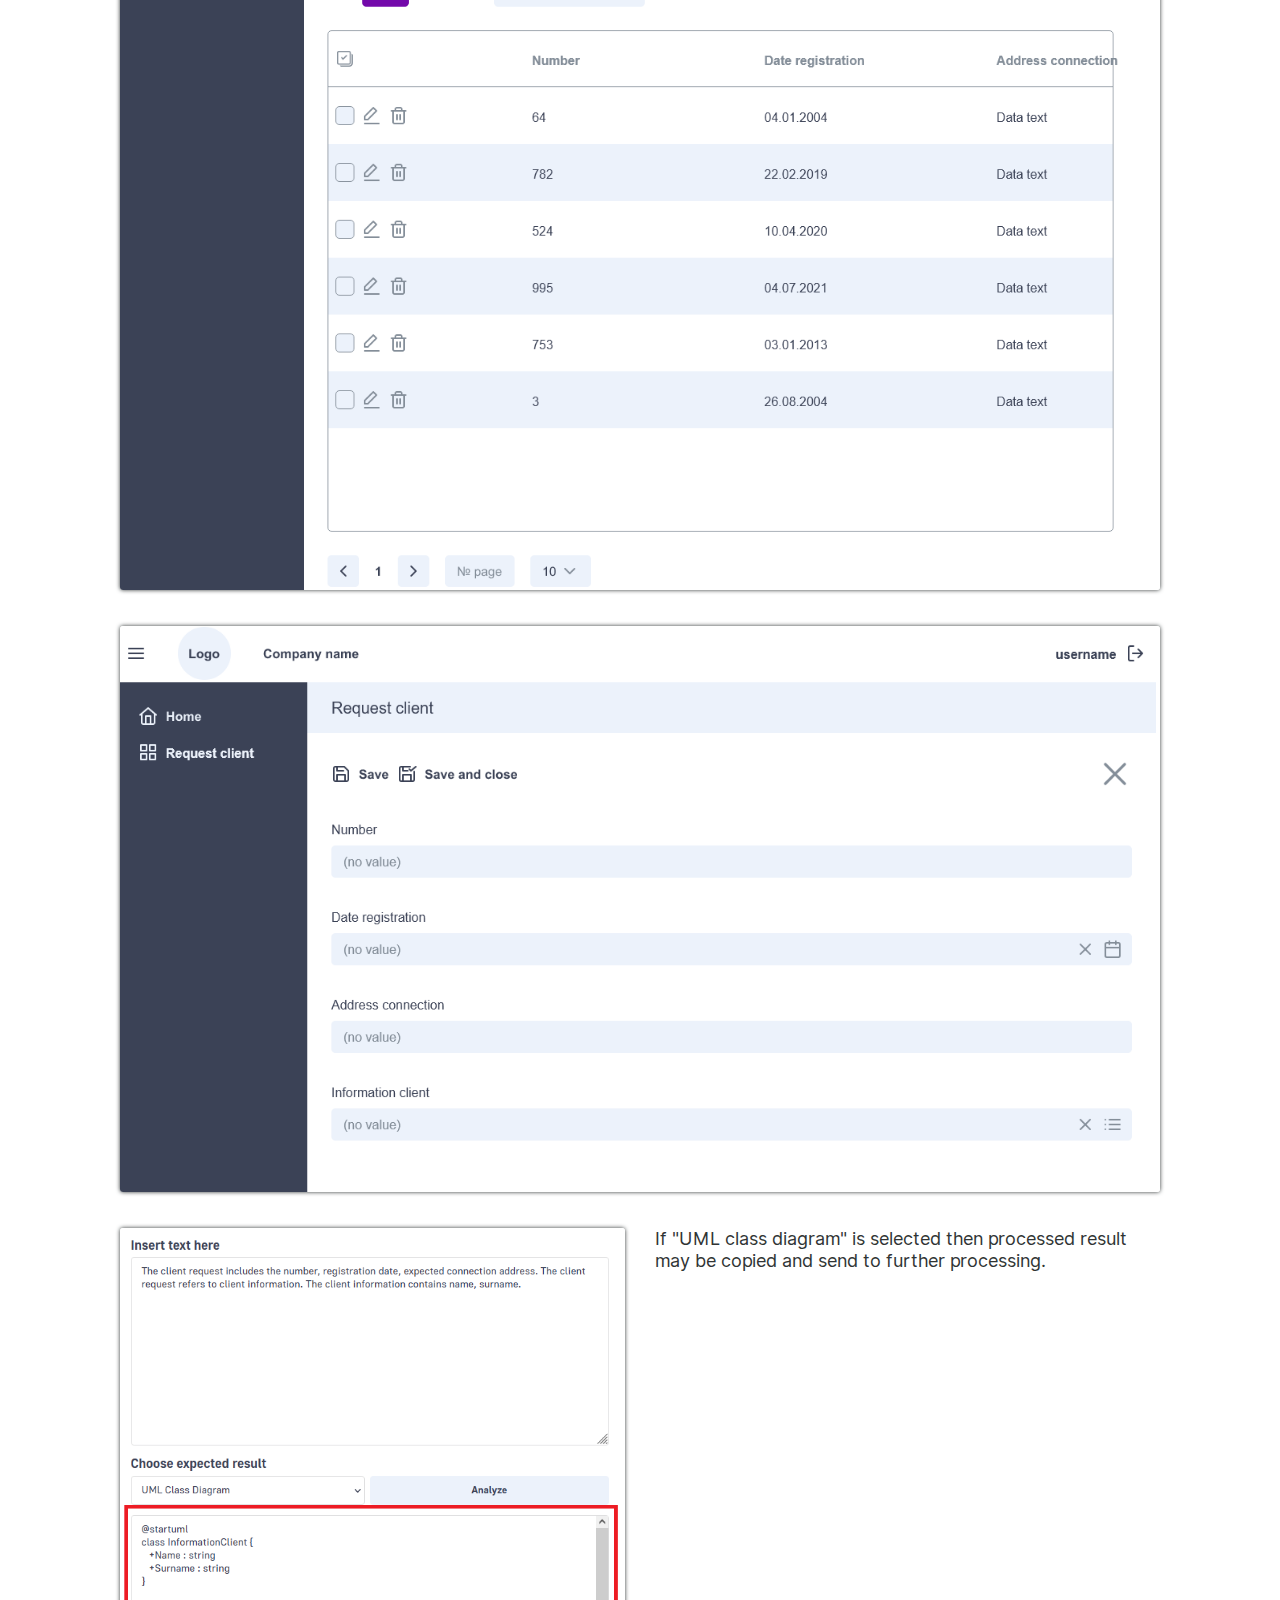
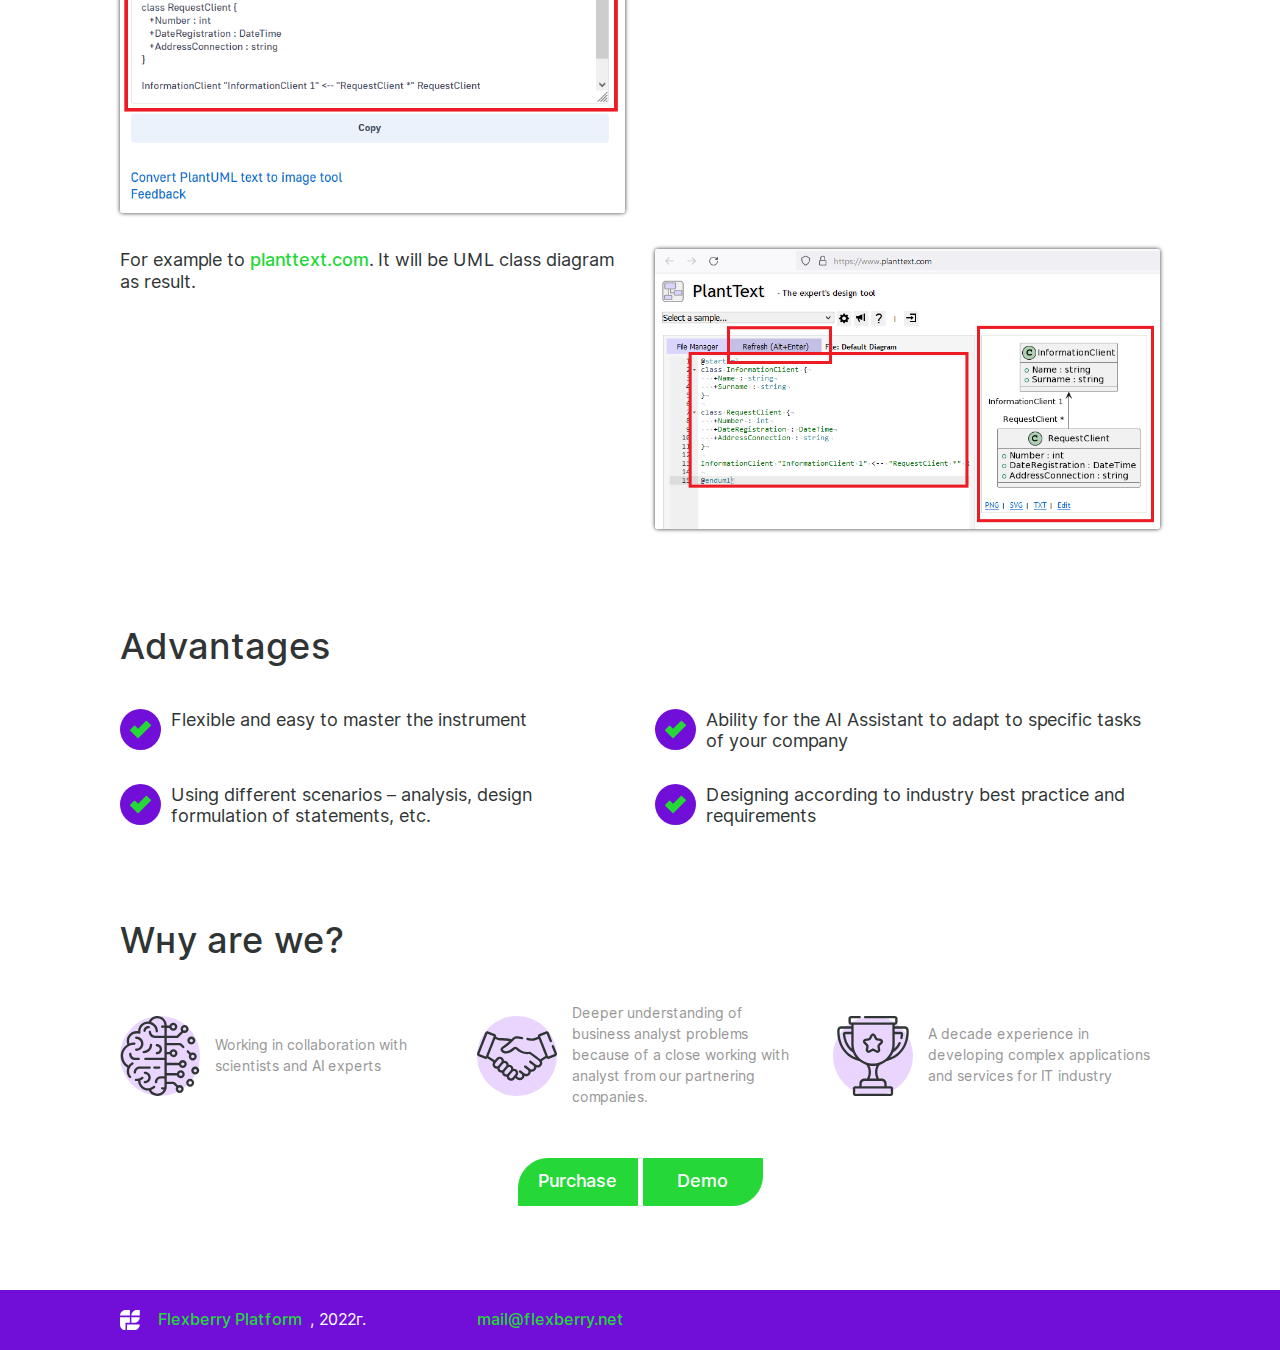
==== commit 0fc1720c: "Update site" ====
--- a/index.html
+++ b/index.html
@@ -94,7 +94,7 @@
     <div class="row">
       <div class="col-lg-6 buttons-list">
         <a class="btn btn-primary" href="" data-toggle="modal" data-target="#send-modal">Purchase</a>
-        <a class="btn btn-primary" href="https://ai-api.flexberry.net/www/demo.html" target="_blank">Demo</a>
+        <a class="btn btn-primary" href="https://ai.flexberry.net/demo" target="_blank">Demo</a>
       </div>
     </div>
   </div>
@@ -139,7 +139,7 @@
     <div class="row">
       <div class="col-lg-12 text-center buttons-list">
         <a class="btn btn-primary" href="" data-toggle="modal" data-target="#send-modal">Purchase</a>
-        <a class="btn btn-primary" href="https://ai-api.flexberry.net/www/demo.html" target="_blank">Demo</a>
+        <a class="btn btn-primary" href="https://ai.flexberry.net/demo" target="_blank">Demo</a>
       </div>
     </div>
   </div>
@@ -173,7 +173,7 @@
         <img class="img-fluid" src="/img/howitwork1.png"/>
       </div>
       <div class="col-lg-6 col-md-6 col-sm-6 col-12">
-        <p>The AI Assistant is presented on <a href="https://ai-api.flexberry.net/www/demo.html" target="_blank">demo-page</a>.</p>
+        <p>The AI Assistant is presented on <a href="https://ai.flexberry.net/demo" target="_blank">demo-page</a>.</p>
         <p>The text should be inserted at corresponding field.</p>
         <p>Then it is send for processing at AI-algorithm. And the result is presented to the user.</p>
       </div>
@@ -252,7 +252,7 @@
     <div class="row">
       <div class="col-lg-12 text-center buttons-list">
         <a class="btn btn-primary" href="" data-toggle="modal" data-target="#send-modal">Purchase</a>
-        <a class="btn btn-primary" href="https://ai-api.flexberry.net/www/demo.html" target="_blank">Demo</a>
+        <a class="btn btn-primary" href="https://ai.flexberry.net/demo" target="_blank">Demo</a>
       </div>
     </div>
   </div>
@@ -305,6 +305,12 @@
           </div>
         
       
+        
+      
+        
+      
+        
+      
     </div>
   </div>
 </div>
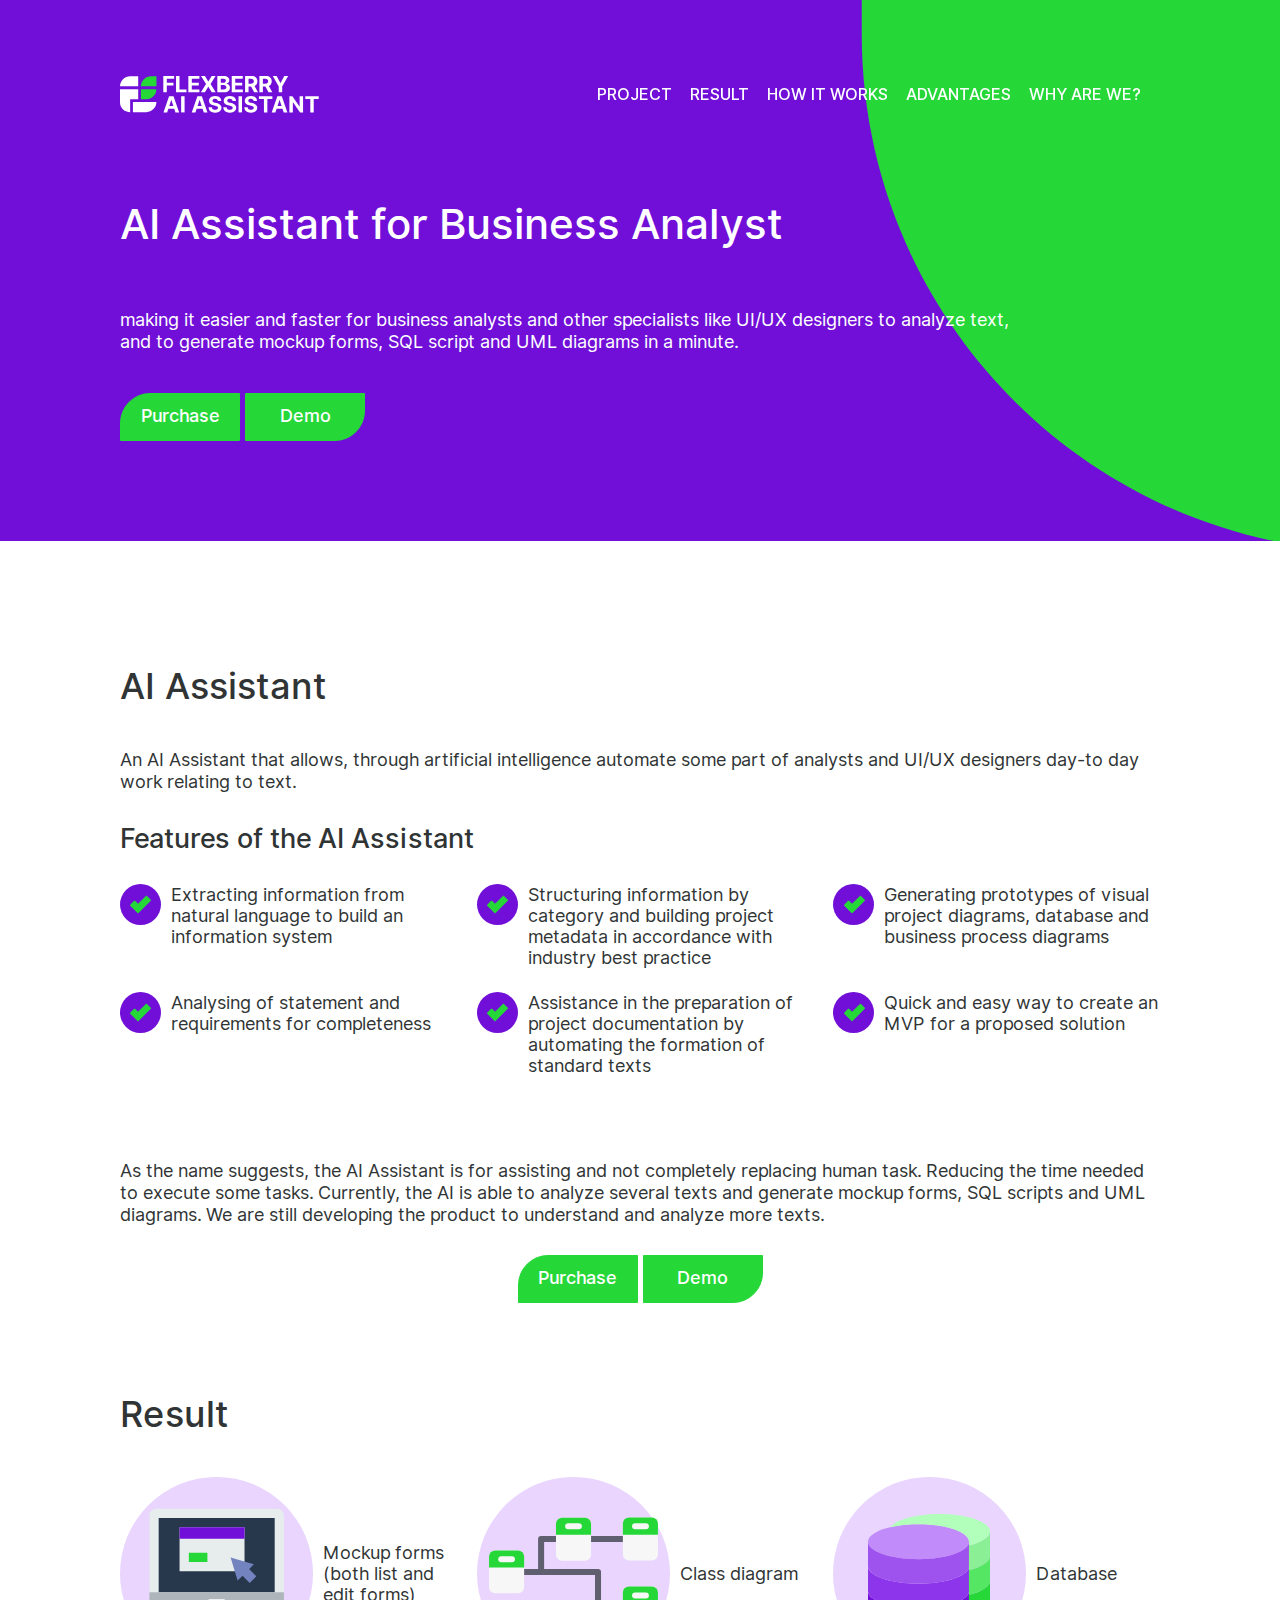
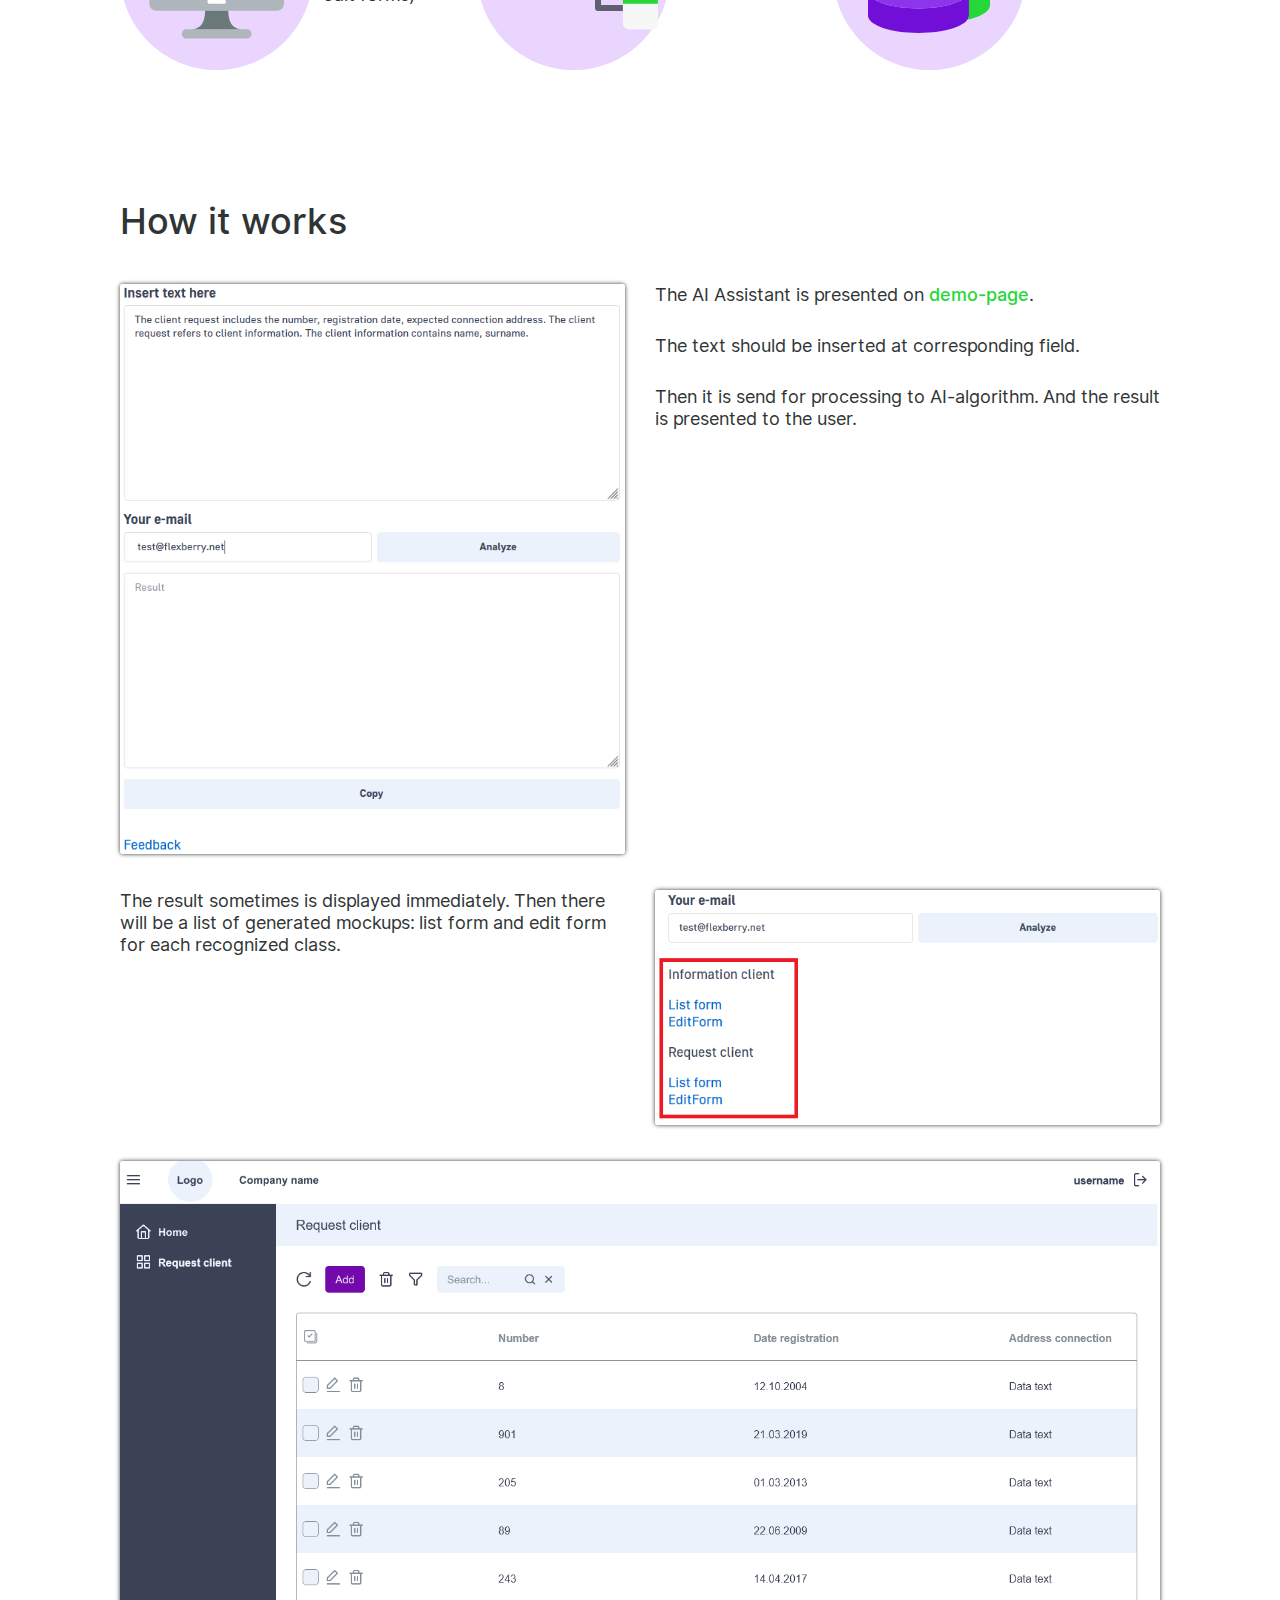
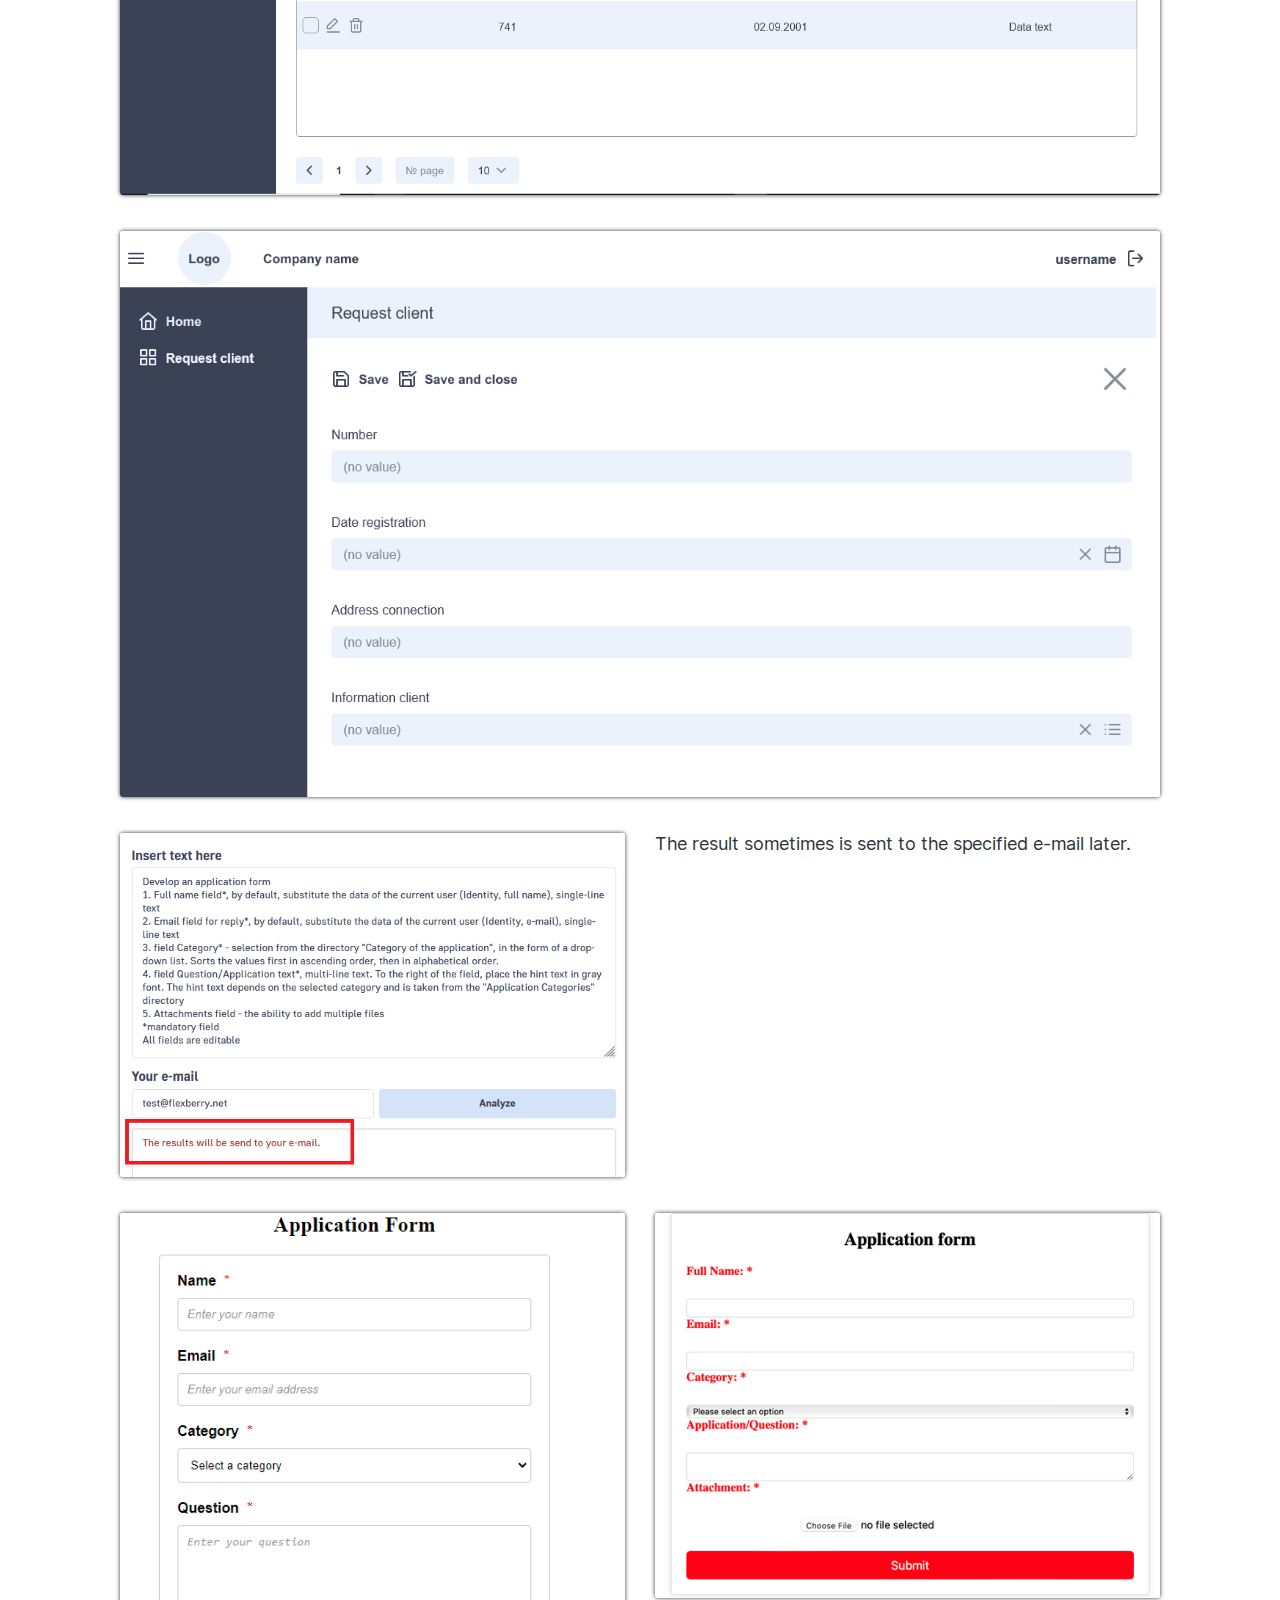
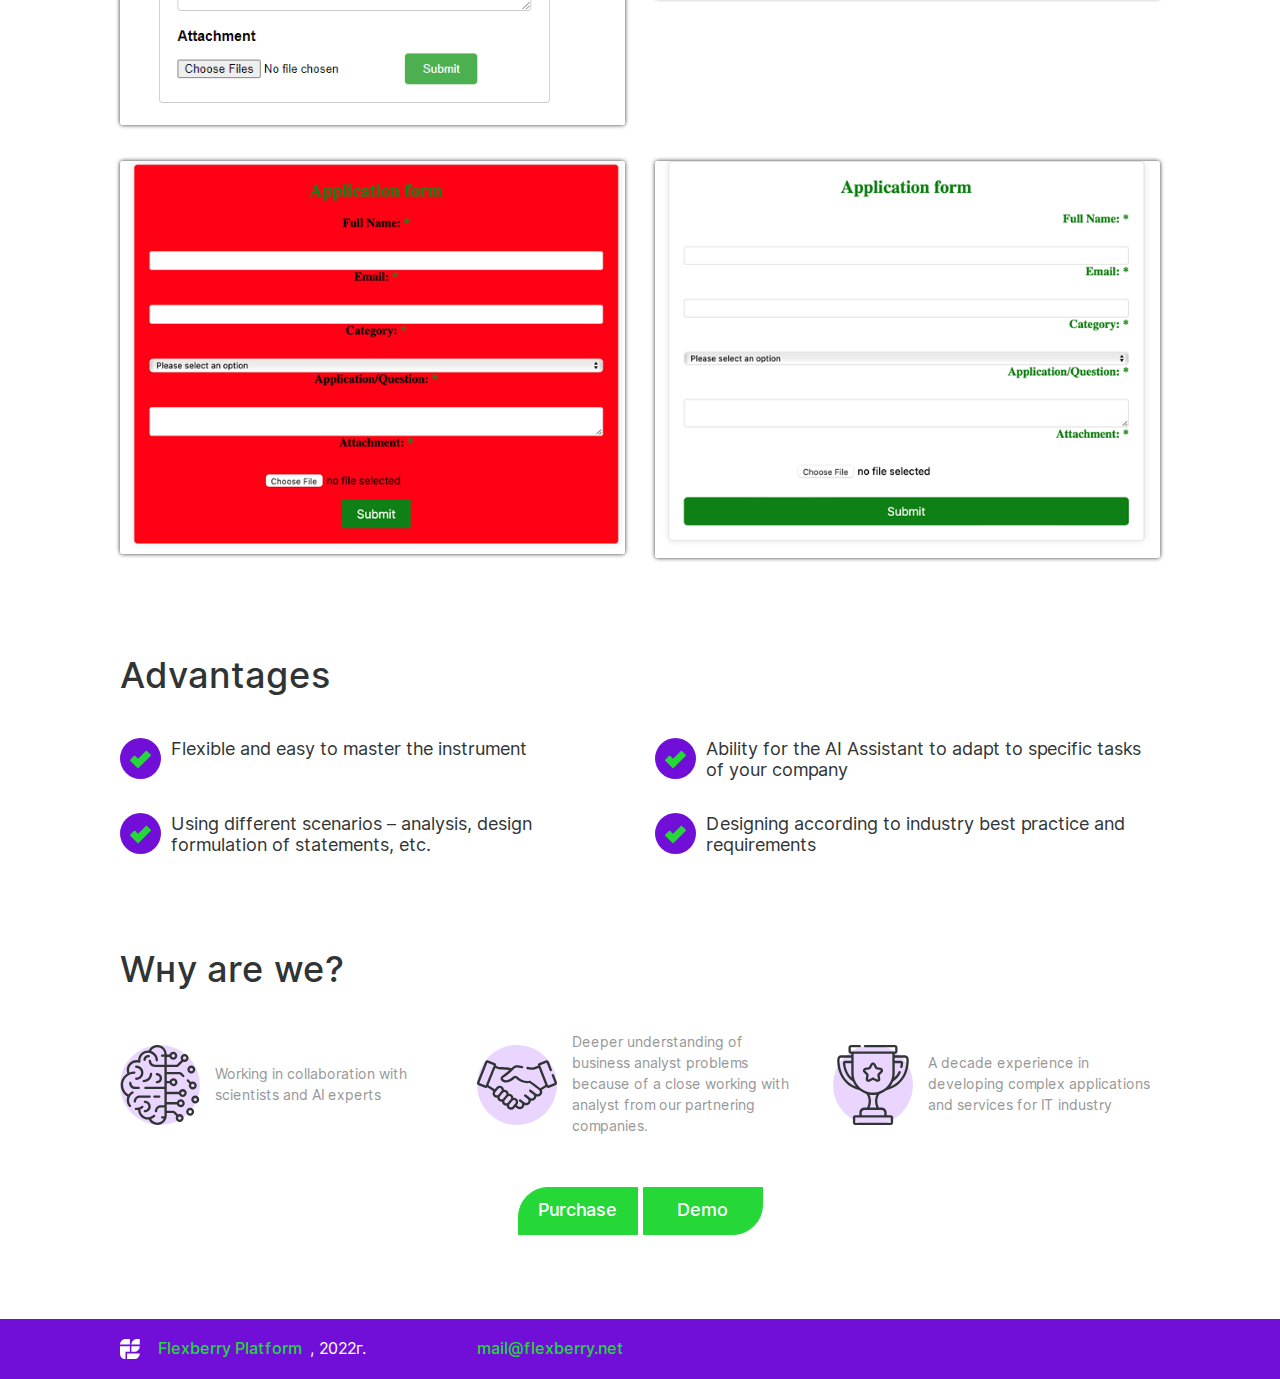
==== commit 4a130455: "Update site" ====
--- a/index.html
+++ b/index.html
@@ -175,39 +175,38 @@
       <div class="col-lg-6 col-md-6 col-sm-6 col-12">
         <p>The AI Assistant is presented on <a href="https://ai.flexberry.net/demo" target="_blank">demo-page</a>.</p>
         <p>The text should be inserted at corresponding field.</p>
-        <p>Then it is send for processing at AI-algorithm. And the result is presented to the user.</p>
+        <p>Then it is send for processing to AI-algorithm. And the result is presented to the user.</p>
+      </div>
+      <div class="col-lg-6 col-md-6 col-sm-6 col-12 order-md-2">
+        <img class="img-fluid" src="/img/howitwork3.png"/>
+        </span>
+      </div>
+      <div class="col-lg-6 col-md-6 col-sm-6 col-12 order-md-1">
+        <p>The result sometimes is displayed immediately. Then there will be a list of generated mockups: list form and edit form for each recognized class.</p>
+      </div>
+      <div class="col-12 order-md-2">
+        <img class="img-fluid" src="/img/howitwork4.png"/>
+      </div>
+      <div class="col-12 order-md-2">
+        <img class="img-fluid" src="/img/howitwork5.png"/>
       </div>
       <div class="col-lg-6 col-md-6 col-sm-6 col-12 order-md-2">
         <img class="img-fluid" src="/img/howitwork2.png"/>
-        </span>
-      </div>
-      <div class="col-lg-6 col-md-6 col-sm-6 col-12 order-md-1">
-        <p>There are several variants of desired results of text processing.</p>
       </div>
       <div class="col-lg-6 col-md-6 col-sm-6 col-12 order-md-2">
-        <img class="img-fluid" src="/img/howitwork3.png"/>
-      </div>
-      <div class="col-lg-6 col-md-6 col-sm-6 col-12 order-md-2">
-        <p>For example if "Mockups of forms" is selected then there will be a list of generated mockups: list form and edit form for each recognized class.</p>
-      </div>
-      <div class="col-12 order-md-2">
-        <img class="img-fluid" src="/img/howitwork4.png"/>
-      </div>
-      <div class="col-12 order-md-2">
-        <img class="img-fluid" src="/img/howitwork5.png"/>
-      </div>
-    
+        <p>The result sometimes is sent to the specified e-mail later.</p>
+      </div>
       <div class="col-lg-6 col-md-6 col-sm-6 col-12  order-md-2">
         <img class="img-fluid" src="/img/howitwork6.png"/>
       </div>
       <div class="col-lg-6 col-md-6 col-sm-6 col-12  order-md-2">
-        <p>If "UML class diagram" is selected then processed result may be copied and send to further processing.</p>
+        <img class="img-fluid" src="/img/howitwork7.png"/>
       </div>
       <div class="col-lg-6 col-md-6 col-sm-6 col-12 order-md-3">
-        <img class="img-fluid" src="/img/howitwork7.png"/>
+        <img class="img-fluid" src="/img/howitwork8.png"/>
       </div>
       <div class="col-lg-6 col-md-6 col-sm-6 col-12 order-md-2">
-        <p>For example to <a href="https://www.planttext.com/" target="_blank">planttext.com</a>. It will be UML class diagram as result.</p>
+        <img class="img-fluid" src="/img/howitwork9.png"/>
       </div>
     </div>
   </div>
